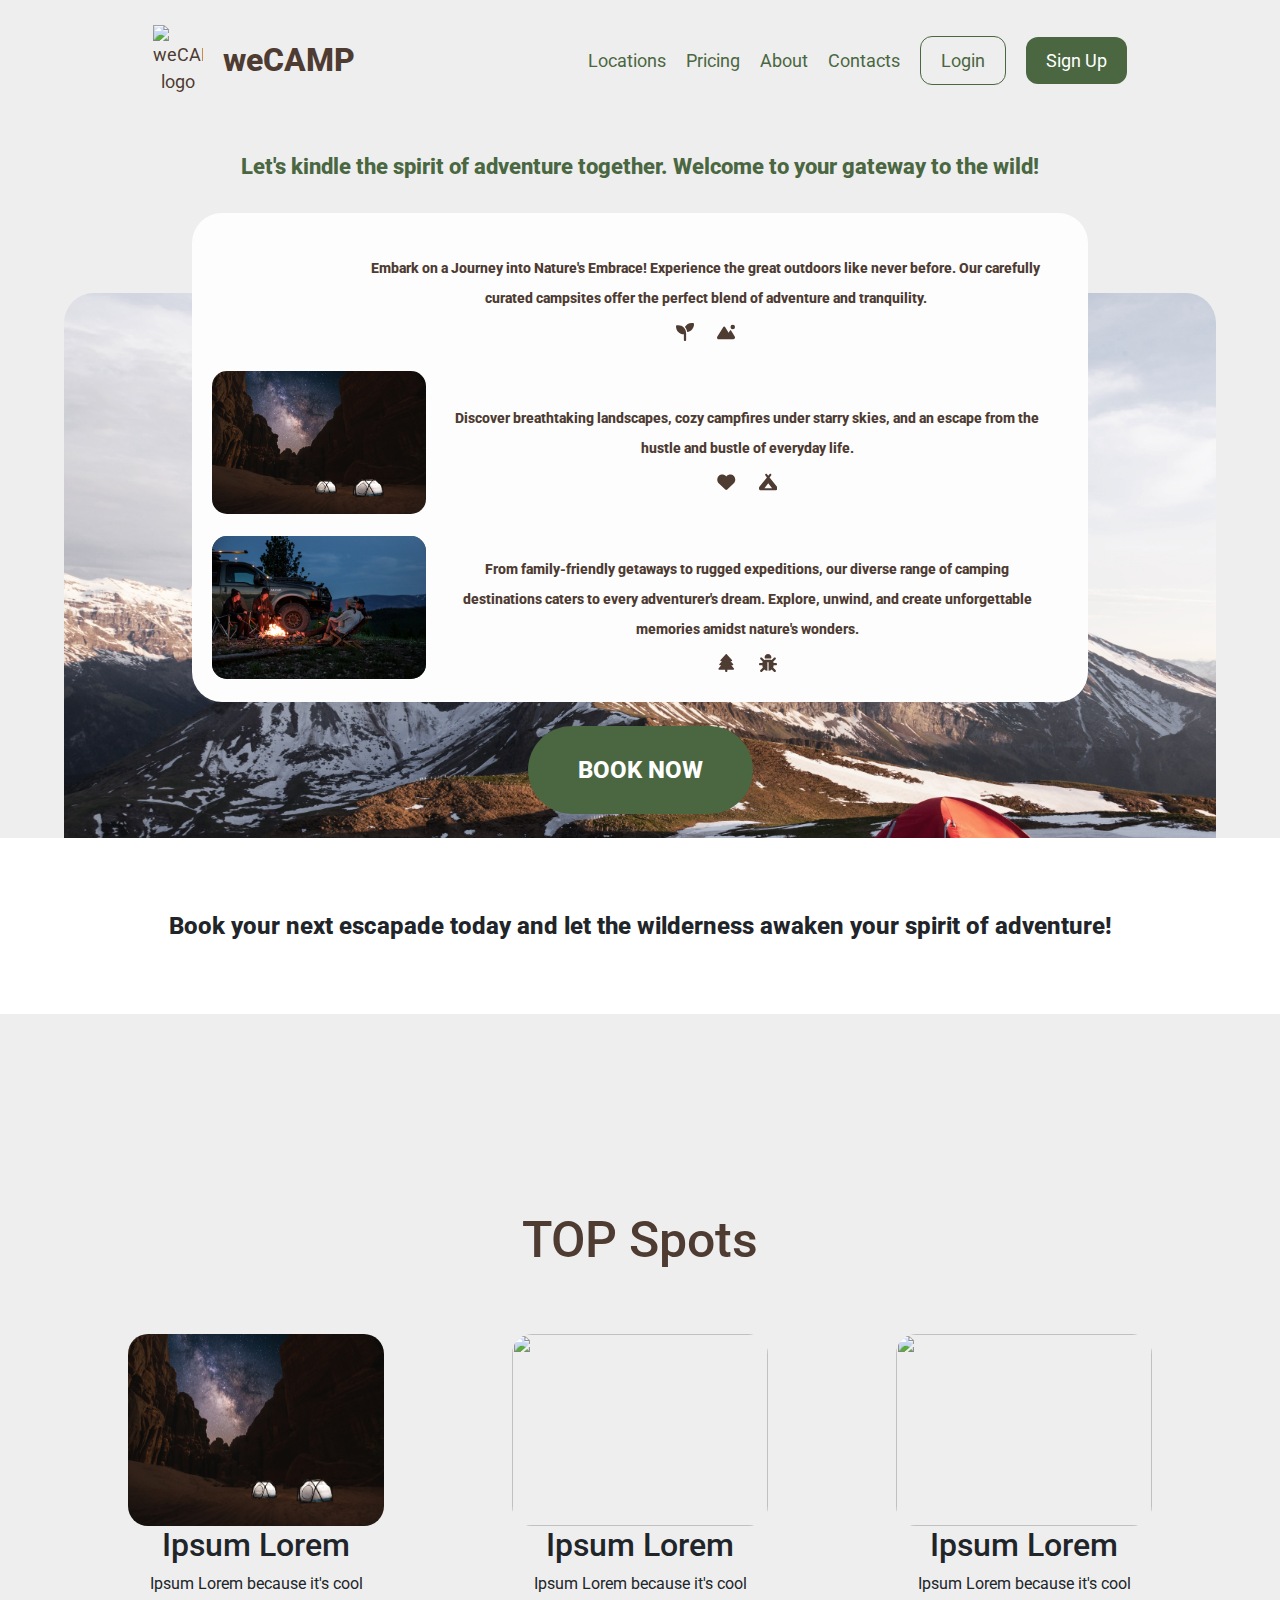
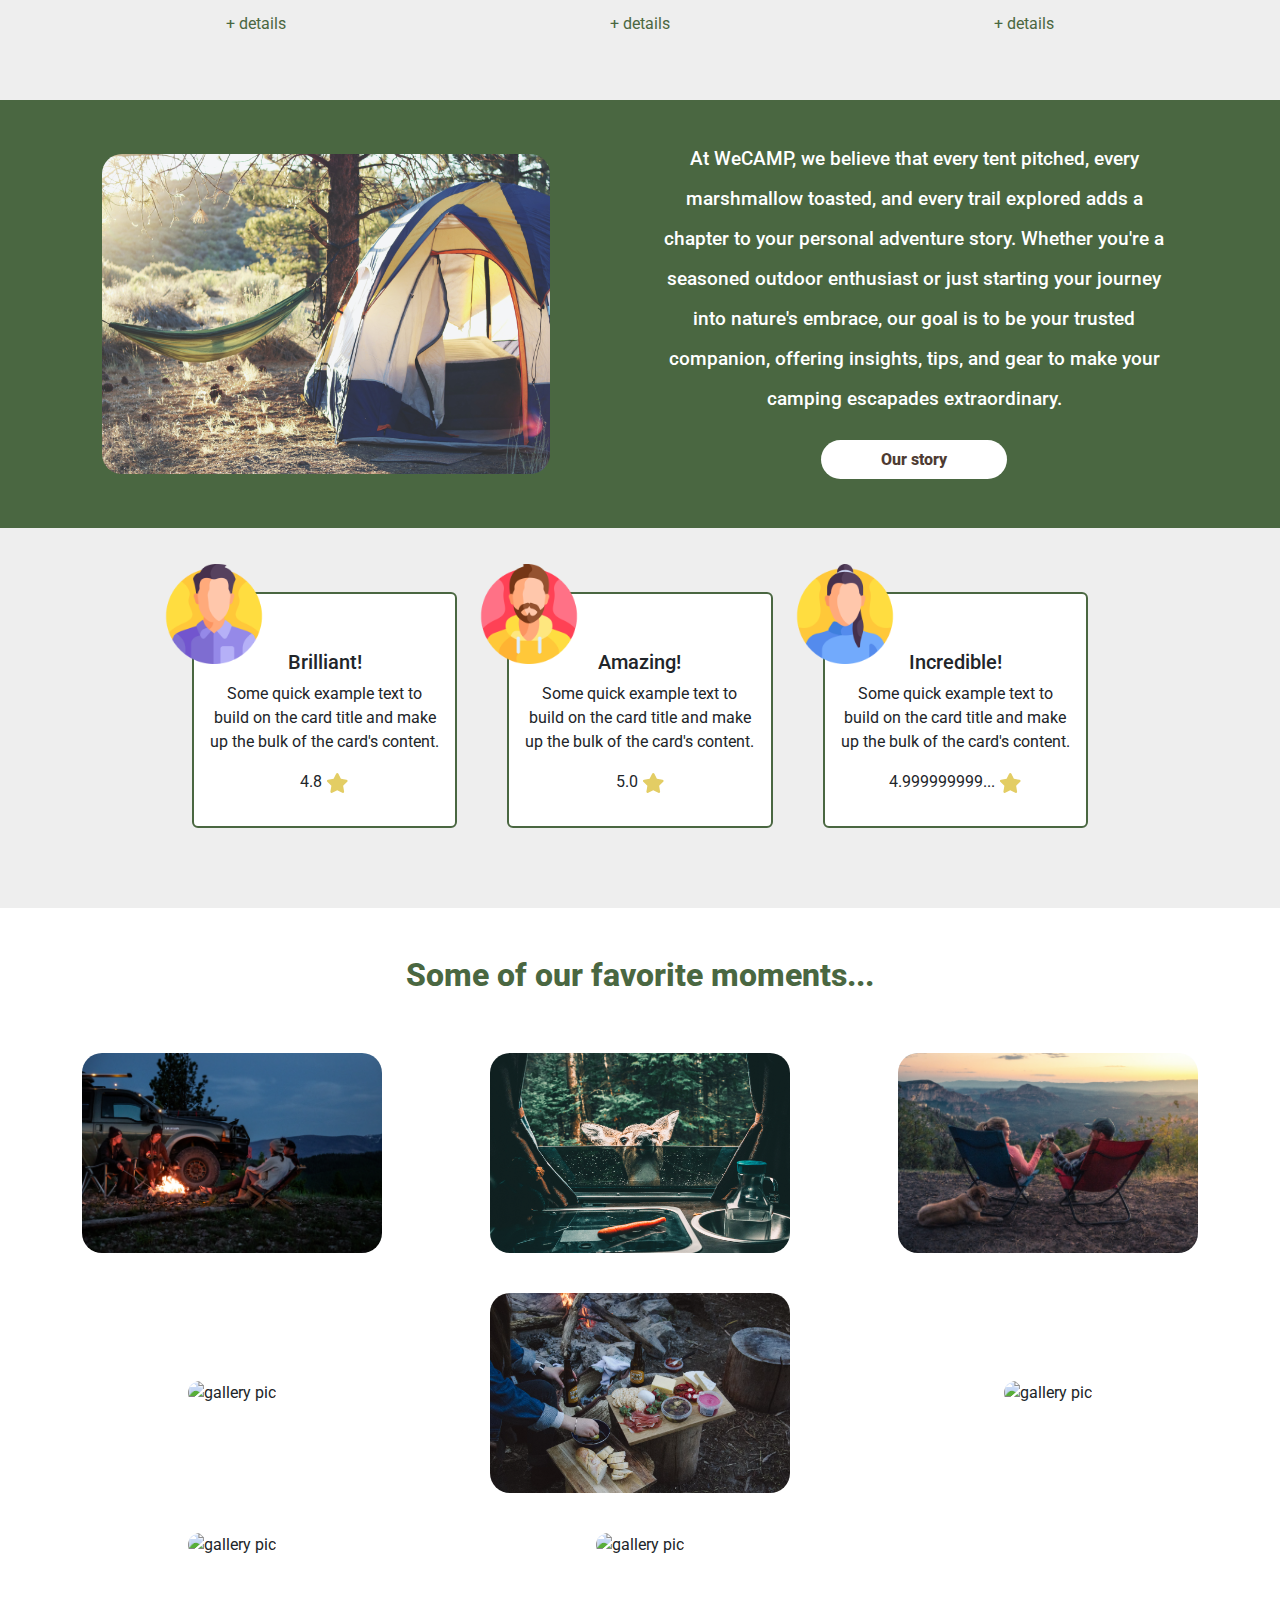
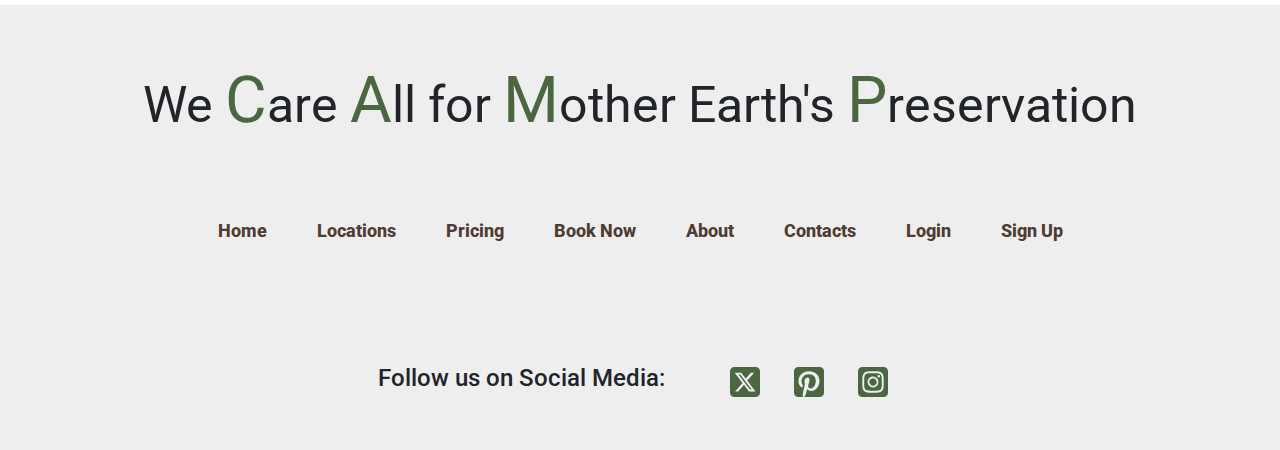
==== index.html @ 6fe04b47 "media queries" ====
<!DOCTYPE html>
<html lang="en">
<head>
    <meta charset="UTF-8">
    <meta name="viewport" content="width=device-width, initial-scale=1.0">
    <title>weCAMP</title>
    <style>
        @import url('https://fonts.googleapis.com/css2?family=Roboto:wght@300&display=swap');
    </style>
    <link href="https://cdn.jsdelivr.net/npm/bootstrap@5.3.0/dist/css/bootstrap.min.css" rel="stylesheet">
    <!-- <script src="https://cdn.jsdelivr.net/npm/@popperjs/core@2.11.6/dist/umd/popper.min.js"></script> -->
    <script src="https://cdn.jsdelivr.net/npm/bootstrap@5.3.0/dist/js/bootstrap.bundle.min.js"></script>
    <link rel="stylesheet" href="./style.css">
</head>
<body>

    <!-- NAVBAR -->
    <header class="header">
        <div class="header-wrapper">
            <img class="header-logo" src="" alt="weCAMP logo">
            <a class="header-title" href="./index.html">weCAMP</a>
        </div>
        <nav class="header-navbar">
            <a class="navbar-link" href="./pages/locations.html">Locations</a>
            <a class="navbar-link" href="./pages/pricing.html">Pricing</a>
            <a class="navbar-link" href="./pages/about.html">About</a>
            <a class="navbar-link" href="./pages/contacts.html">Contacts</a>
            <a class="navbar-link login" href="./pages/login.html">Login</a>
            <a class="navbar-link signup" href="./pages/sign-up.html">Sign Up</a>
        </nav>
    </header>

    <!-- PHONE NAVBAR -->
    <div class="phone">
        <div class="phone-container">
            <div class="top-nav">
                <a href="./index.html" class="logo">weCAMP</a>
                <div id="phone-links">
                    <a href="./pages/book.html">Book Now</a>
                    <a href="./pages/locations.html">Locations</a>
                    <a href="./pages/pricing.html">Pricing</a>
                    <a href="./pages/about.html">About</a>
                    <a href="./pages/contacts.html">Contacts</a>
                    <a href="./pages/login.html">Login</a>
                    <a href="./pages/sign-up.html">Sign Up</a>
                </div>
                <a href="javascript:;" class="icon" onclick="phone_navbar()">
                    <svg xmlns="http://www.w3.org/2000/svg" height="20" width="17.5" viewBox="0 0 448 512"><!--!Font Awesome Free 6.5.1 by @fontawesome - https://fontawesome.com License - https://fontawesome.com/license/free Copyright 2024 Fonticons, Inc.--><path d="M0 96C0 78.3 14.3 64 32 64H416c17.7 0 32 14.3 32 32s-14.3 32-32 32H32C14.3 128 0 113.7 0 96zM0 256c0-17.7 14.3-32 32-32H416c17.7 0 32 14.3 32 32s-14.3 32-32 32H32c-17.7 0-32-14.3-32-32zM448 416c0 17.7-14.3 32-32 32H32c-17.7 0-32-14.3-32-32s14.3-32 32-32H416c17.7 0 32 14.3 32 32z"/></svg>
                    <!-- <i class="fafa-bars"></i> -->
                </a>
            </div>
        </div>
    </div>


    <!-- MAIN -->
    <section class="main">
        <p class="main-p">Let's kindle the spirit of adventure together. Welcome to your gateway to the wild!</p>
        <div class="main-wrapper">
            <img class="main-image" src="./assets/dino-reichmuth-pl1mhwMctJc-unsplash.jpg" alt="">
        </div>

        <div class="main-book-now">
            <div class="main-book-card">
                <img class="main-book-img" src="./assets/jimmy-conover-J_XuXX9m0KM-unsplash.jpg" alt="">
                <p class="main-book-text">    
                    Embark on a Journey into Nature's Embrace! Experience the great outdoors like never before. Our carefully curated campsites offer the perfect blend of adventure and tranquility. 
                    <br>
                    <svg xmlns="http://www.w3.org/2000/svg" height="18" width="18" viewBox="0 0 512 512"><!--!Font Awesome Free 6.5.1 by @fontawesome - https://fontawesome.com License - https://fontawesome.com/license/free Copyright 2023 Fonticons, Inc.--><path fill="#4e3b32" d="M512 32c0 113.6-84.6 207.5-194.2 222c-7.1-53.4-30.6-101.6-65.3-139.3C290.8 46.3 364 0 448 0h32c17.7 0 32 14.3 32 32zM0 96C0 78.3 14.3 64 32 64H64c123.7 0 224 100.3 224 224v32V480c0 17.7-14.3 32-32 32s-32-14.3-32-32V320C100.3 320 0 219.7 0 96z"/></svg>
                    <svg xmlns="http://www.w3.org/2000/svg" height="18" width="18" viewBox="0 0 640 512"><!--!Font Awesome Free 6.5.1 by @fontawesome - https://fontawesome.com License - https://fontawesome.com/license/free Copyright 2023 Fonticons, Inc.--><path fill="#4e3b32" d="M560 160A80 80 0 1 0 560 0a80 80 0 1 0 0 160zM55.9 512H381.1h75H578.9c33.8 0 61.1-27.4 61.1-61.1c0-11.2-3.1-22.2-8.9-31.8l-132-216.3C495 196.1 487.8 192 480 192s-15 4.1-19.1 10.7l-48.2 79L286.8 81c-6.6-10.6-18.3-17-30.8-17s-24.1 6.4-30.8 17L8.6 426.4C3 435.3 0 445.6 0 456.1C0 487 25 512 55.9 512z"/></svg>
                </p>
            </div>
            <div class="main-book-card">
                <img class="main-book-img" src="./assets/neom-yUcH008GS6A-unsplash.jpg" alt="">
                <p class="main-book-text">    
                    Discover breathtaking landscapes, cozy campfires under starry skies, and an escape from the hustle and bustle of everyday life.
                    <br>
                    <svg xmlns="http://www.w3.org/2000/svg" height="18" width="18.5" viewBox="0 0 512 512"><!--!Font Awesome Free 6.5.1 by @fontawesome - https://fontawesome.com License - https://fontawesome.com/license/free Copyright 2023 Fonticons, Inc.--><path fill="#4e3b32" d="M47.6 300.4L228.3 469.1c7.5 7 17.4 10.9 27.7 10.9s20.2-3.9 27.7-10.9L464.4 300.4c30.4-28.3 47.6-68 47.6-109.5v-5.8c0-69.9-50.5-129.5-119.4-141C347 36.5 300.6 51.4 268 84L256 96 244 84c-32.6-32.6-79-47.5-124.6-39.9C50.5 55.6 0 115.2 0 185.1v5.8c0 41.5 17.2 81.2 47.6 109.5z"/></svg>
                    <svg xmlns="http://www.w3.org/2000/svg" height="18" width="18.5" viewBox="0 0 576 512"><!--!Font Awesome Free 6.5.1 by @fontawesome - https://fontawesome.com License - https://fontawesome.com/license/free Copyright 2023 Fonticons, Inc.--><path fill="#4e3b32" d="M377 52c11-13.8 8.8-33.9-5-45s-33.9-8.8-45 5L288 60.8 249 12c-11-13.8-31.2-16-45-5s-16 31.2-5 45l48 60L12.3 405.4C4.3 415.4 0 427.7 0 440.4V464c0 26.5 21.5 48 48 48H288 528c26.5 0 48-21.5 48-48V440.4c0-12.7-4.3-25.1-12.3-35L329 112l48-60zM288 448H168.5L288 291.7 407.5 448H288z"/></svg>
                </p>
                </div>
            <div class="main-book-card">
                <img class="main-book-img" src="./assets/gallery/1.png" alt="">
                <p class="main-book-text">    
                    From family-friendly getaways to rugged expeditions, our diverse range of camping destinations caters to every adventurer's dream. Explore, unwind, and create unforgettable memories amidst nature's wonders.
                <br>
                <svg xmlns="http://www.w3.org/2000/svg" height="18" width="18.5" viewBox="0 0 448 512"><!--!Font Awesome Free 6.5.1 by @fontawesome - https://fontawesome.com License - https://fontawesome.com/license/free Copyright 2023 Fonticons, Inc.--><path fill="#4e3b32" d="M210.6 5.9L62 169.4c-3.9 4.2-6 9.8-6 15.5C56 197.7 66.3 208 79.1 208H104L30.6 281.4c-4.2 4.2-6.6 10-6.6 16C24 309.9 34.1 320 46.6 320H80L5.4 409.5C1.9 413.7 0 419 0 424.5c0 13 10.5 23.5 23.5 23.5H192v32c0 17.7 14.3 32 32 32s32-14.3 32-32V448H424.5c13 0 23.5-10.5 23.5-23.5c0-5.5-1.9-10.8-5.4-15L368 320h33.4c12.5 0 22.6-10.1 22.6-22.6c0-6-2.4-11.8-6.6-16L344 208h24.9c12.7 0 23.1-10.3 23.1-23.1c0-5.7-2.1-11.3-6-15.5L237.4 5.9C234 2.1 229.1 0 224 0s-10 2.1-13.4 5.9z"/></svg>
                <svg xmlns="http://www.w3.org/2000/svg" height="18" width="18" viewBox="0 0 512 512"><!--!Font Awesome Free 6.5.1 by @fontawesome - https://fontawesome.com License - https://fontawesome.com/license/free Copyright 2023 Fonticons, Inc.--><path fill="#4e3b32" d="M256 0c53 0 96 43 96 96v3.6c0 15.7-12.7 28.4-28.4 28.4H188.4c-15.7 0-28.4-12.7-28.4-28.4V96c0-53 43-96 96-96zM41.4 105.4c12.5-12.5 32.8-12.5 45.3 0l64 64c.7 .7 1.3 1.4 1.9 2.1c14.2-7.3 30.4-11.4 47.5-11.4H312c17.1 0 33.2 4.1 47.5 11.4c.6-.7 1.2-1.4 1.9-2.1l64-64c12.5-12.5 32.8-12.5 45.3 0s12.5 32.8 0 45.3l-64 64c-.7 .7-1.4 1.3-2.1 1.9c6.2 12 10.1 25.3 11.1 39.5H480c17.7 0 32 14.3 32 32s-14.3 32-32 32H416c0 24.6-5.5 47.8-15.4 68.6c2.2 1.3 4.2 2.9 6 4.8l64 64c12.5 12.5 12.5 32.8 0 45.3s-32.8 12.5-45.3 0l-63.1-63.1c-24.5 21.8-55.8 36.2-90.3 39.6V240c0-8.8-7.2-16-16-16s-16 7.2-16 16V479.2c-34.5-3.4-65.8-17.8-90.3-39.6L86.6 502.6c-12.5 12.5-32.8 12.5-45.3 0s-12.5-32.8 0-45.3l64-64c1.9-1.9 3.9-3.4 6-4.8C101.5 367.8 96 344.6 96 320H32c-17.7 0-32-14.3-32-32s14.3-32 32-32H96.3c1.1-14.1 5-27.5 11.1-39.5c-.7-.6-1.4-1.2-2.1-1.9l-64-64c-12.5-12.5-12.5-32.8 0-45.3z"/></svg>
            </p>
            </div>
         </div>
         
         <div class="main-link-wrapper">
            <a class="main-link-book" href="./pages/book.html">BOOK NOW</a>
            <p class="main-link-paragraph">
                Book your next escapade today and let the wilderness awaken your spirit of adventure! 
            </p>
        </div>
    </section>

    <!-- TOP SPOTS -->
    <section class="top-spots">
        <h2 class="top-spots-title">TOP Spots</h2>
        <div class="top-spots-wrapper">
            <div class="top-card">
                <img class="top-spot-img" src="./assets/neom-yUcH008GS6A-unsplash.jpg" alt="top-location">
                <h2 class="top-spot-title">Ipsum Lorem</h2>
                <p class="top-parag">Ipsum Lorem because it's cool</p>
                <a class="top-more-details" href="">+ details</a>
            </div>
            <div class="top-card">
                <img class="top-spot-img" src="./assets/dino-reichmuth-5Rhl-kSRydQ-unsplash.jpg" alt="">
                <h2 class="top-spot-title">Ipsum Lorem</h2>
                <p class="top-parag">Ipsum Lorem because it's cool</p>
                <a class="top-more-details" href="">+ details</a>
            </div>
            <div class="top-card">
                <img class="top-spot-img" src="./assets/tommy-lisbin-2DH-qMX6M4E-unsplash.jpg" alt="">
                <h2 class="top-spot-title">Ipsum Lorem</h2>
                <p class="top-parag">Ipsum Lorem because it's cool</p>
                <a class="top-more-details" href="">+ details</a>
            </div>
        </div>
    </section>

    <!-- ABOUT SECTION ON HOMEPAGE -->
    <section class="homepage-about">
        <img class="about-img" src="./assets/laura-pluth-RMicIhNOOIg-unsplash.jpg" alt="">
        <div class="homepage-about-text">
            <img src="" alt="">
            <p class="homepage-about-p">At WeCAMP, we believe that every tent pitched, every marshmallow toasted, and every trail explored adds a chapter to your personal adventure story. Whether you're a seasoned outdoor enthusiast or just starting your journey into nature's embrace, our goal is to be your trusted companion, offering insights, tips, and gear to make your camping escapades extraordinary.</p>
        <a class="btn-our-story" href="">Our story</a>
        </div>
    </section>

    <!-- REVIEWS -->
    <section class="reviews">
        <!-- Bootstrap cards -->
        <div class="card" style="width: 18rem;">
            <img src="./assets/man.png" class="card-img-top" alt="...">
            <div class="card-body">
              <h5 class="card-title">Brilliant!</h5>
              <p class="card-text">Some quick example text to build on the card title and make up the bulk of the card's content.</p>
              <p>
                4.8
                <svg xmlns="http://www.w3.org/2000/svg" height="20" width="22.5" viewBox="0 0 576 512"><!--!Font Awesome Free 6.5.1 by @fontawesome - https://fontawesome.com License - https://fontawesome.com/license/free Copyright 2023 Fonticons, Inc.--><path fill="#e3cd64" d="M316.9 18C311.6 7 300.4 0 288.1 0s-23.4 7-28.8 18L195 150.3 51.4 171.5c-12 1.8-22 10.2-25.7 21.7s-.7 24.2 7.9 32.7L137.8 329 113.2 474.7c-2 12 3 24.2 12.9 31.3s23 8 33.8 2.3l128.3-68.5 128.3 68.5c10.8 5.7 23.9 4.9 33.8-2.3s14.9-19.3 12.9-31.3L438.5 329 542.7 225.9c8.6-8.5 11.7-21.2 7.9-32.7s-13.7-19.9-25.7-21.7L381.2 150.3 316.9 18z"/></svg>
              </p>
            </div>
        </div>
        <div class="card" style="width: 18rem;">
            <img src="./assets/another_man.png" class="card-img-top" alt="...">
            <div class="card-body">
              <h5 class="card-title">Amazing!</h5>
              <p class="card-text">Some quick example text to build on the card title and make up the bulk of the card's content.</p>
              <p>
                5.0
                <svg xmlns="http://www.w3.org/2000/svg" height="20" width="22.5" viewBox="0 0 576 512"><!--!Font Awesome Free 6.5.1 by @fontawesome - https://fontawesome.com License - https://fontawesome.com/license/free Copyright 2023 Fonticons, Inc.--><path fill="#e3cd64" d="M316.9 18C311.6 7 300.4 0 288.1 0s-23.4 7-28.8 18L195 150.3 51.4 171.5c-12 1.8-22 10.2-25.7 21.7s-.7 24.2 7.9 32.7L137.8 329 113.2 474.7c-2 12 3 24.2 12.9 31.3s23 8 33.8 2.3l128.3-68.5 128.3 68.5c10.8 5.7 23.9 4.9 33.8-2.3s14.9-19.3 12.9-31.3L438.5 329 542.7 225.9c8.6-8.5 11.7-21.2 7.9-32.7s-13.7-19.9-25.7-21.7L381.2 150.3 316.9 18z"/></svg>
              </p>
            </div>
        </div>
        <div class="card" style="width: 18rem;">
            <img src="./assets/woman.png" class="card-img-top" alt="...">
            <div class="card-body">
              <h5 class="card-title">Incredible!</h5>
              <p class="card-text">Some quick example text to build on the card title and make up the bulk of the card's content.</p>
              <p>
                4.999999999...
                <svg xmlns="http://www.w3.org/2000/svg" height="20" width="22.5" viewBox="0 0 576 512"><!--!Font Awesome Free 6.5.1 by @fontawesome - https://fontawesome.com License - https://fontawesome.com/license/free Copyright 2023 Fonticons, Inc.--><path fill="#e3cd64" d="M316.9 18C311.6 7 300.4 0 288.1 0s-23.4 7-28.8 18L195 150.3 51.4 171.5c-12 1.8-22 10.2-25.7 21.7s-.7 24.2 7.9 32.7L137.8 329 113.2 474.7c-2 12 3 24.2 12.9 31.3s23 8 33.8 2.3l128.3-68.5 128.3 68.5c10.8 5.7 23.9 4.9 33.8-2.3s14.9-19.3 12.9-31.3L438.5 329 542.7 225.9c8.6-8.5 11.7-21.2 7.9-32.7s-13.7-19.9-25.7-21.7L381.2 150.3 316.9 18z"/></svg>
              </p>
            </div>
        </div>
    </section>

    <!-- GALLERY -->
    <section class="gallery">
        <h2 class="gallery-title">Some of our favorite moments...</h2>
        <div class="gallery-wrapper">
            <div class="gallery-card">
                <img class="gallery-card-img" src="./assets/gallery/1.png" alt="gallery pic">
            </div>           
            <div class="gallery-card">
                <img class="gallery-card-img" src="./assets/gallery/2.png" alt="gallery pic">
            </div>           
            <div class="gallery-card">
                <img class="gallery-card-img" src="./assets/gallery/3.png" alt="gallery pic">
            </div>           
            <div class="gallery-card">
                <img class="gallery-card-img" src="./assets/gallery/4.png" alt="gallery pic">
            </div>           
            <div class="gallery-card">
                <img class="gallery-card-img" src="./assets/gallery/5.png" alt="gallery pic">
            </div>           
            <div class="gallery-card">
                <img class="gallery-card-img" src="./assets/gallery/6.png" alt="gallery pic">
            </div>           
            <div class="gallery-card">
                <img class="gallery-card-img" src="./assets/gallery/7.png" alt="gallery pic">
            </div>           
            <div class="gallery-card">
                <img class="gallery-card-img" src="./assets/gallery/8.png" alt="gallery pic">
            </div>           
        </div>
    </section>

    <!-- SLOGAN -->
    <div class="slogan">
        <p class="styled-letters">
          We 
          <span>C</span>are 
          <span>A</span>ll for 
          <span>M</span>other Earth's 
          <span>P</span>reservation
        </p>
    </div>

    <!-- FOOTER -->
    <footer>
        <nav class="footer-nav">
            <a class="footer-nav-link" href="./index.html">Home</a>
            <a class="footer-nav-link" href="./pages/locations.html">Locations</a>
            <a class="footer-nav-link" href="./pages/pricing.html">Pricing</a>
            <a class="footer-nav-link" href="./pages/book.html">Book Now</a>
            <a class="footer-nav-link" href="./pages/about.html">About</a>
            <a class="footer-nav-link" href="./pages/contacts.html">Contacts</a>
            <a class="footer-nav-link" href="./pages/login.html">Login</a>
            <a class="footer-nav-link" href="./pages/sign-up.html">Sign Up</a>
        </nav>
        <div class="footer-social">
            <h4>Follow us on Social Media: </h4>
            <div class="footer-svg-wrapper">
                <a href="#">
                    <svg xmlns="http://www.w3.org/2000/svg" height="40" width="30" viewBox="0 0 448 512"><!--!Font Awesome Free 6.5.1 by @fontawesome - https://fontawesome.com License - https://fontawesome.com/license/free Copyright 2023 Fonticons, Inc.--><path fill="#4a6741" d="M64 32C28.7 32 0 60.7 0 96V416c0 35.3 28.7 64 64 64H384c35.3 0 64-28.7 64-64V96c0-35.3-28.7-64-64-64H64zm297.1 84L257.3 234.6 379.4 396H283.8L209 298.1 123.3 396H75.8l111-126.9L69.7 116h98l67.7 89.5L313.6 116h47.5zM323.3 367.6L153.4 142.9H125.1L296.9 367.6h26.3z"/></svg>
                </a>
                <a href="#">
                    <svg xmlns="http://www.w3.org/2000/svg" height="40" width="30" viewBox="0 0 448 512"><!--!Font Awesome Free 6.5.1 by @fontawesome - https://fontawesome.com License - https://fontawesome.com/license/free Copyright 2023 Fonticons, Inc.--><path fill="#4a6741" d="M384 32H64C28.7 32 0 60.7 0 96V416c0 35.3 28.7 64 64 64h72.6l-2.2-.8c-5.4-48.1-3.1-57.5 15.7-134.7c3.9-16 8.5-35 13.9-57.9c0 0-7.3-14.8-7.3-36.5c0-70.7 75.5-78 75.5-25c0 13.5-5.4 31.1-11.2 49.8c-3.3 10.6-6.6 21.5-9.1 32c-5.7 24.5 12.3 44.4 36.4 44.4c43.7 0 77.2-46 77.2-112.4c0-58.8-42.3-99.9-102.6-99.9C153 139 112 191.4 112 245.6c0 21.1 8.2 43.7 18.3 56c2 2.4 2.3 4.5 1.7 7c-1.1 4.7-3.1 12.9-4.7 19.2c-1 4-1.8 7.3-2.1 8.6c-1.1 4.5-3.5 5.5-8.2 3.3c-30.6-14.3-49.8-59.1-49.8-95.1C67.2 167.1 123.4 96 229.4 96c85.2 0 151.4 60.7 151.4 141.8c0 84.6-53.3 152.7-127.4 152.7c-24.9 0-48.3-12.9-56.3-28.2c0 0-12.3 46.9-15.3 58.4c-5 19.3-17.6 42.9-27.4 59.3H384c35.3 0 64-28.7 64-64V96c0-35.3-28.7-64-64-64z"/></svg>
                </a>
                <a href="#">
                    <svg xmlns="http://www.w3.org/2000/svg" height="40" width="30" viewBox="0 0 448 512"><!--!Font Awesome Free 6.5.1 by @fontawesome - https://fontawesome.com License - https://fontawesome.com/license/free Copyright 2023 Fonticons, Inc.--><path fill="#4a6741" d="M194.4 211.7a53.3 53.3 0 1 0 59.3 88.7 53.3 53.3 0 1 0 -59.3-88.7zm142.3-68.4c-5.2-5.2-11.5-9.3-18.4-12c-18.1-7.1-57.6-6.8-83.1-6.5c-4.1 0-7.9 .1-11.2 .1c-3.3 0-7.2 0-11.4-.1c-25.5-.3-64.8-.7-82.9 6.5c-6.9 2.7-13.1 6.8-18.4 12s-9.3 11.5-12 18.4c-7.1 18.1-6.7 57.7-6.5 83.2c0 4.1 .1 7.9 .1 11.1s0 7-.1 11.1c-.2 25.5-.6 65.1 6.5 83.2c2.7 6.9 6.8 13.1 12 18.4s11.5 9.3 18.4 12c18.1 7.1 57.6 6.8 83.1 6.5c4.1 0 7.9-.1 11.2-.1c3.3 0 7.2 0 11.4 .1c25.5 .3 64.8 .7 82.9-6.5c6.9-2.7 13.1-6.8 18.4-12s9.3-11.5 12-18.4c7.2-18 6.8-57.4 6.5-83c0-4.2-.1-8.1-.1-11.4s0-7.1 .1-11.4c.3-25.5 .7-64.9-6.5-83l0 0c-2.7-6.9-6.8-13.1-12-18.4zm-67.1 44.5A82 82 0 1 1 178.4 324.2a82 82 0 1 1 91.1-136.4zm29.2-1.3c-3.1-2.1-5.6-5.1-7.1-8.6s-1.8-7.3-1.1-11.1s2.6-7.1 5.2-9.8s6.1-4.5 9.8-5.2s7.6-.4 11.1 1.1s6.5 3.9 8.6 7s3.2 6.8 3.2 10.6c0 2.5-.5 5-1.4 7.3s-2.4 4.4-4.1 6.2s-3.9 3.2-6.2 4.2s-4.8 1.5-7.3 1.5l0 0c-3.8 0-7.5-1.1-10.6-3.2zM448 96c0-35.3-28.7-64-64-64H64C28.7 32 0 60.7 0 96V416c0 35.3 28.7 64 64 64H384c35.3 0 64-28.7 64-64V96zM357 389c-18.7 18.7-41.4 24.6-67 25.9c-26.4 1.5-105.6 1.5-132 0c-25.6-1.3-48.3-7.2-67-25.9s-24.6-41.4-25.8-67c-1.5-26.4-1.5-105.6 0-132c1.3-25.6 7.1-48.3 25.8-67s41.5-24.6 67-25.8c26.4-1.5 105.6-1.5 132 0c25.6 1.3 48.3 7.1 67 25.8s24.6 41.4 25.8 67c1.5 26.3 1.5 105.4 0 131.9c-1.3 25.6-7.1 48.3-25.8 67z"/></svg>
                </a>
            </div>
        </div>
    </footer>

    <script src="./java.script/phone-navbar.js"></script>
</body>
</html>
---- style.css ----
/* INDEX */
@import url(./styles/index.css);

/* PAGES */
@import url(./styles/about.css);
@import url(./styles/book.css);
@import url(./styles/contacts.css);
@import url(./styles/locations.css);
@import url(./styles/login.css);
@import url(./styles/pricing.css);
@import url(./styles/sign-up.css);
@import url(./styles/location.css);
@import url(./styles/location.css);

/* COMPONENTS */
@import url(./styles/components/header.css);
@import url(./styles/components/slogan.css);
@import url(./styles/components/footer.css);


:root {
    --color-green:#4A6741;
    --color-brown: #4e3b32;
}

body {
    background-color: #eee;
    text-align: center;
    font-family: 'Roboto', sans-serif;
    margin: none;
    padding: 0px;
}

a {
    text-decoration: none;
}
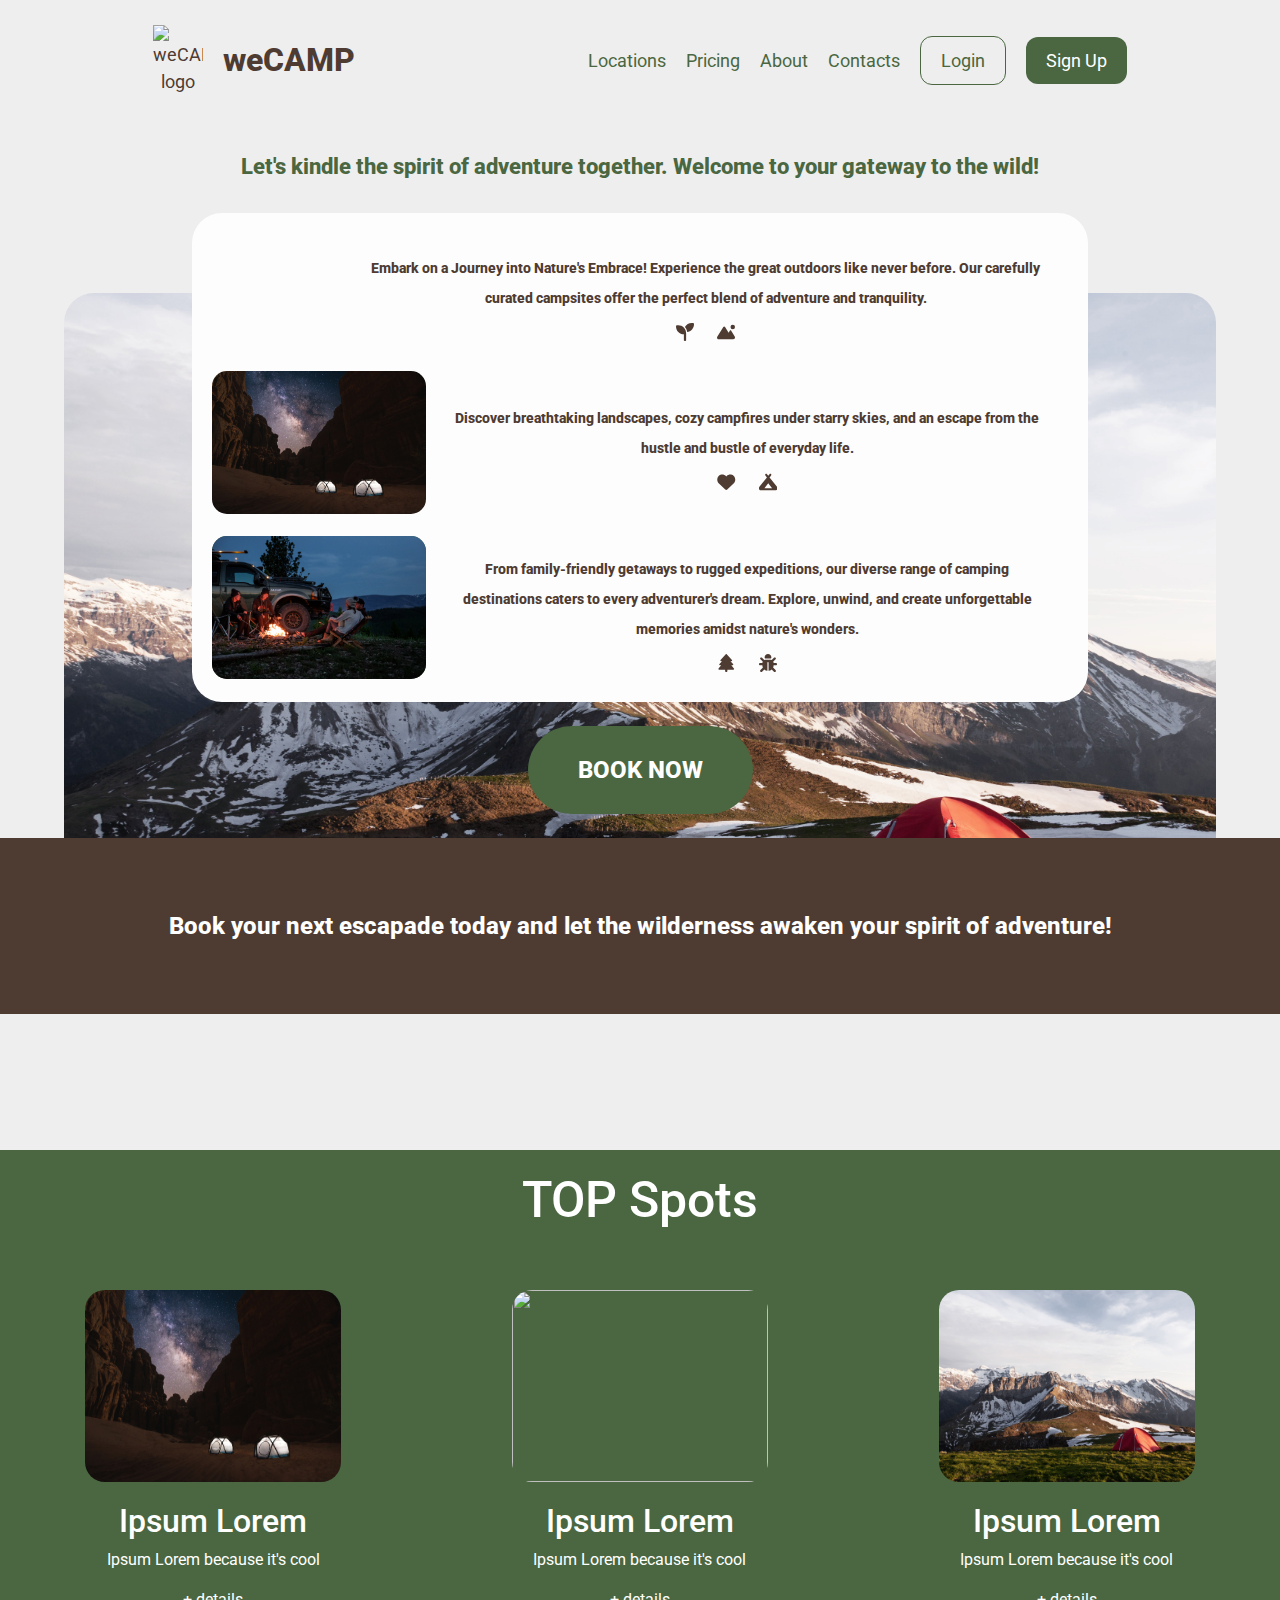
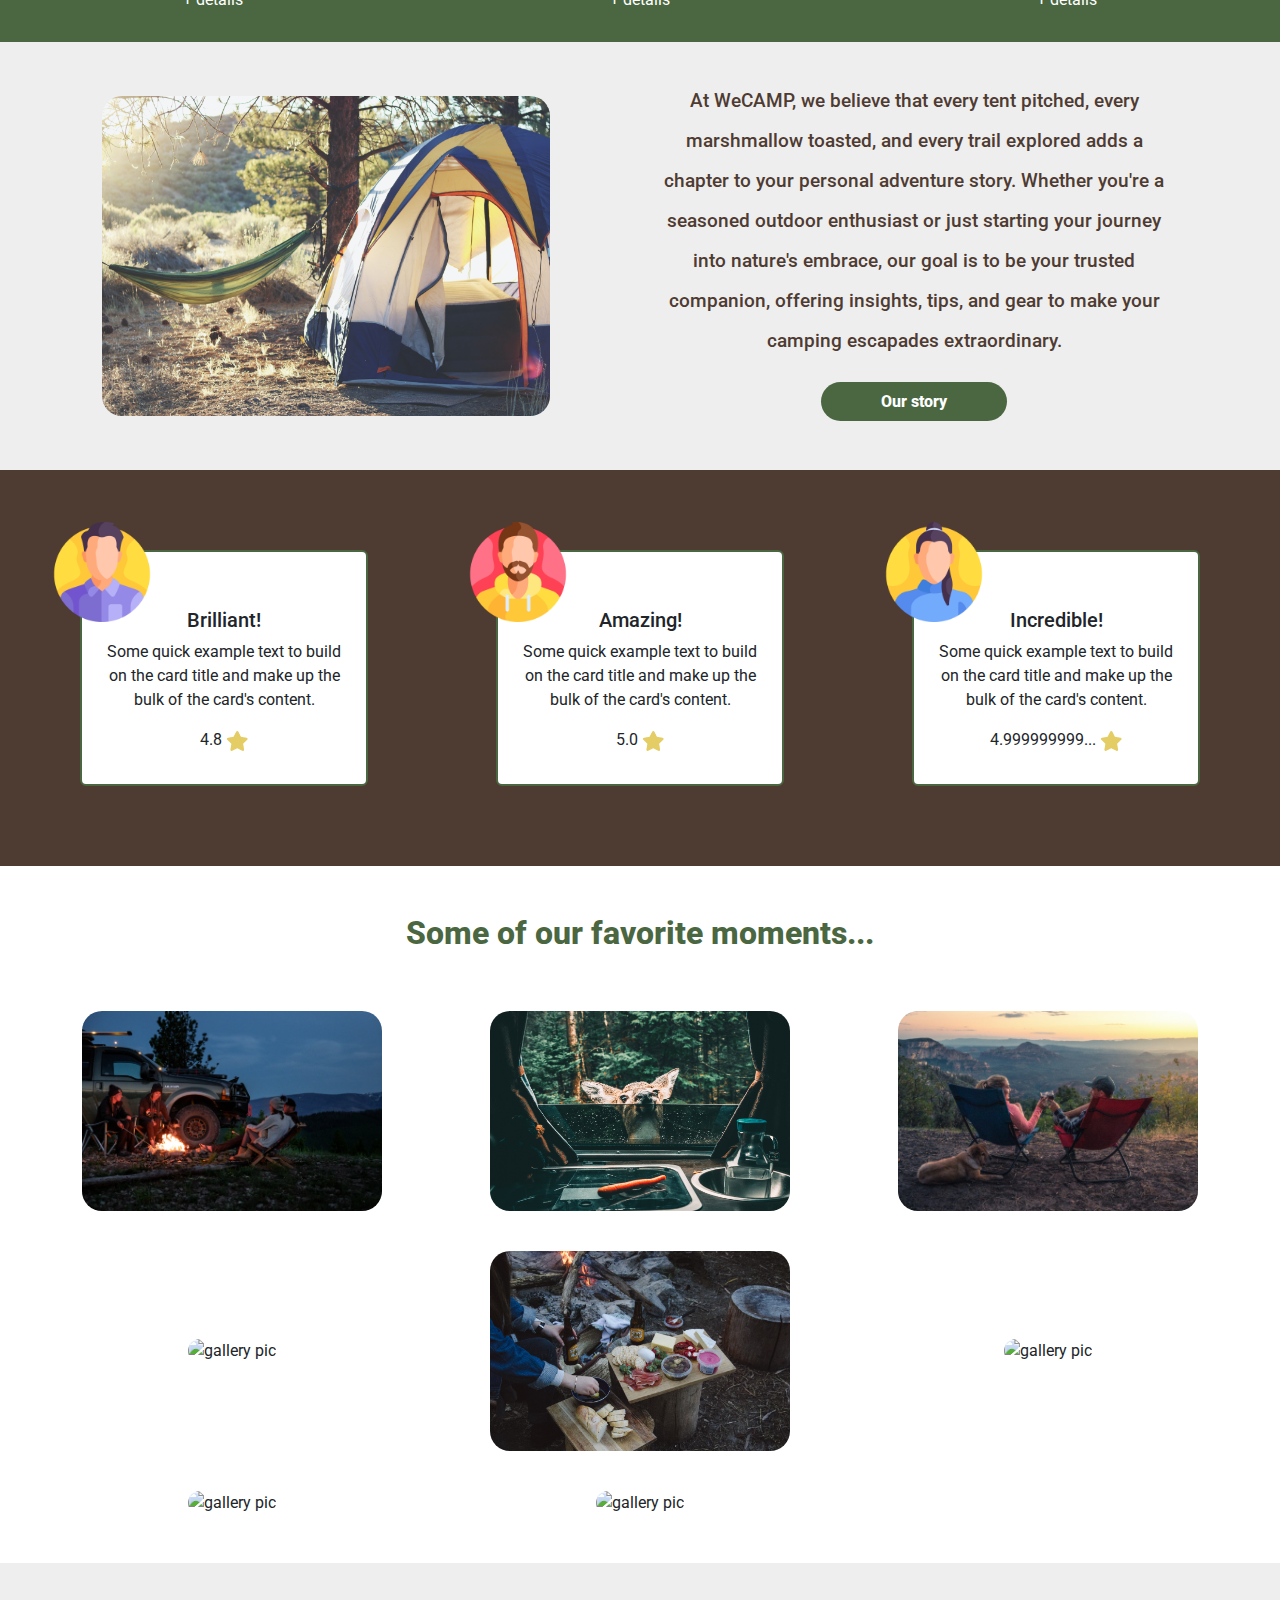
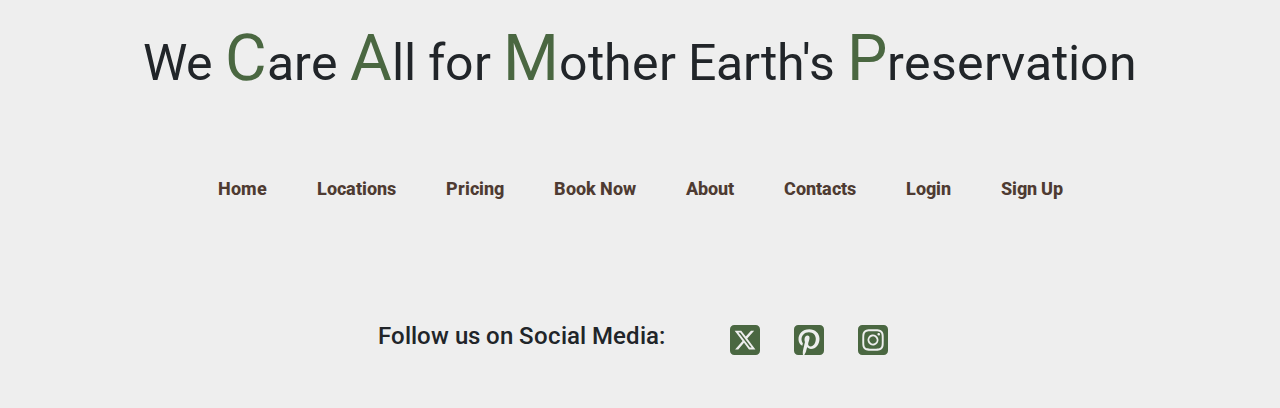
==== commit 22dbf2af: "last changes (part1)" ====
--- a/index.html
+++ b/index.html
@@ -8,7 +8,7 @@
         @import url('https://fonts.googleapis.com/css2?family=Roboto:wght@300&display=swap');
     </style>
     <link href="https://cdn.jsdelivr.net/npm/bootstrap@5.3.0/dist/css/bootstrap.min.css" rel="stylesheet">
-    <!-- <script src="https://cdn.jsdelivr.net/npm/@popperjs/core@2.11.6/dist/umd/popper.min.js"></script> -->
+    
     <script src="https://cdn.jsdelivr.net/npm/bootstrap@5.3.0/dist/js/bootstrap.bundle.min.js"></script>
     <link rel="stylesheet" href="./style.css">
 </head>
@@ -17,7 +17,7 @@
     <!-- NAVBAR -->
     <header class="header">
         <div class="header-wrapper">
-            <img class="header-logo" src="" alt="weCAMP logo">
+            <img class="header-logo" src="#" alt="weCAMP logo">
             <a class="header-title" href="./index.html">weCAMP</a>
         </div>
         <nav class="header-navbar">
@@ -45,8 +45,7 @@
                     <a href="./pages/sign-up.html">Sign Up</a>
                 </div>
                 <a href="javascript:;" class="icon" onclick="phone_navbar()">
-                    <svg xmlns="http://www.w3.org/2000/svg" height="20" width="17.5" viewBox="0 0 448 512"><!--!Font Awesome Free 6.5.1 by @fontawesome - https://fontawesome.com License - https://fontawesome.com/license/free Copyright 2024 Fonticons, Inc.--><path d="M0 96C0 78.3 14.3 64 32 64H416c17.7 0 32 14.3 32 32s-14.3 32-32 32H32C14.3 128 0 113.7 0 96zM0 256c0-17.7 14.3-32 32-32H416c17.7 0 32 14.3 32 32s-14.3 32-32 32H32c-17.7 0-32-14.3-32-32zM448 416c0 17.7-14.3 32-32 32H32c-17.7 0-32-14.3-32-32s14.3-32 32-32H416c17.7 0 32 14.3 32 32z"/></svg>
-                    <!-- <i class="fafa-bars"></i> -->
+                    <svg xmlns="http://www.w3.org/2000/svg" height="20" width="17.5" viewBox="0 0 448 512"><path d="M0 96C0 78.3 14.3 64 32 64H416c17.7 0 32 14.3 32 32s-14.3 32-32 32H32C14.3 128 0 113.7 0 96zM0 256c0-17.7 14.3-32 32-32H416c17.7 0 32 14.3 32 32s-14.3 32-32 32H32c-17.7 0-32-14.3-32-32zM448 416c0 17.7-14.3 32-32 32H32c-17.7 0-32-14.3-32-32s14.3-32 32-32H416c17.7 0 32 14.3 32 32z"/></svg>
                 </a>
             </div>
         </div>
@@ -66,8 +65,8 @@
                 <p class="main-book-text">    
                     Embark on a Journey into Nature's Embrace! Experience the great outdoors like never before. Our carefully curated campsites offer the perfect blend of adventure and tranquility. 
                     <br>
-                    <svg xmlns="http://www.w3.org/2000/svg" height="18" width="18" viewBox="0 0 512 512"><!--!Font Awesome Free 6.5.1 by @fontawesome - https://fontawesome.com License - https://fontawesome.com/license/free Copyright 2023 Fonticons, Inc.--><path fill="#4e3b32" d="M512 32c0 113.6-84.6 207.5-194.2 222c-7.1-53.4-30.6-101.6-65.3-139.3C290.8 46.3 364 0 448 0h32c17.7 0 32 14.3 32 32zM0 96C0 78.3 14.3 64 32 64H64c123.7 0 224 100.3 224 224v32V480c0 17.7-14.3 32-32 32s-32-14.3-32-32V320C100.3 320 0 219.7 0 96z"/></svg>
-                    <svg xmlns="http://www.w3.org/2000/svg" height="18" width="18" viewBox="0 0 640 512"><!--!Font Awesome Free 6.5.1 by @fontawesome - https://fontawesome.com License - https://fontawesome.com/license/free Copyright 2023 Fonticons, Inc.--><path fill="#4e3b32" d="M560 160A80 80 0 1 0 560 0a80 80 0 1 0 0 160zM55.9 512H381.1h75H578.9c33.8 0 61.1-27.4 61.1-61.1c0-11.2-3.1-22.2-8.9-31.8l-132-216.3C495 196.1 487.8 192 480 192s-15 4.1-19.1 10.7l-48.2 79L286.8 81c-6.6-10.6-18.3-17-30.8-17s-24.1 6.4-30.8 17L8.6 426.4C3 435.3 0 445.6 0 456.1C0 487 25 512 55.9 512z"/></svg>
+                    <svg xmlns="http://www.w3.org/2000/svg" height="18" width="18" viewBox="0 0 512 512"><path fill="#4e3b32" d="M512 32c0 113.6-84.6 207.5-194.2 222c-7.1-53.4-30.6-101.6-65.3-139.3C290.8 46.3 364 0 448 0h32c17.7 0 32 14.3 32 32zM0 96C0 78.3 14.3 64 32 64H64c123.7 0 224 100.3 224 224v32V480c0 17.7-14.3 32-32 32s-32-14.3-32-32V320C100.3 320 0 219.7 0 96z"/></svg>
+                    <svg xmlns="http://www.w3.org/2000/svg" height="18" width="18" viewBox="0 0 640 512"><path fill="#4e3b32" d="M560 160A80 80 0 1 0 560 0a80 80 0 1 0 0 160zM55.9 512H381.1h75H578.9c33.8 0 61.1-27.4 61.1-61.1c0-11.2-3.1-22.2-8.9-31.8l-132-216.3C495 196.1 487.8 192 480 192s-15 4.1-19.1 10.7l-48.2 79L286.8 81c-6.6-10.6-18.3-17-30.8-17s-24.1 6.4-30.8 17L8.6 426.4C3 435.3 0 445.6 0 456.1C0 487 25 512 55.9 512z"/></svg>
                 </p>
             </div>
             <div class="main-book-card">
@@ -75,8 +74,8 @@
                 <p class="main-book-text">    
                     Discover breathtaking landscapes, cozy campfires under starry skies, and an escape from the hustle and bustle of everyday life.
                     <br>
-                    <svg xmlns="http://www.w3.org/2000/svg" height="18" width="18.5" viewBox="0 0 512 512"><!--!Font Awesome Free 6.5.1 by @fontawesome - https://fontawesome.com License - https://fontawesome.com/license/free Copyright 2023 Fonticons, Inc.--><path fill="#4e3b32" d="M47.6 300.4L228.3 469.1c7.5 7 17.4 10.9 27.7 10.9s20.2-3.9 27.7-10.9L464.4 300.4c30.4-28.3 47.6-68 47.6-109.5v-5.8c0-69.9-50.5-129.5-119.4-141C347 36.5 300.6 51.4 268 84L256 96 244 84c-32.6-32.6-79-47.5-124.6-39.9C50.5 55.6 0 115.2 0 185.1v5.8c0 41.5 17.2 81.2 47.6 109.5z"/></svg>
-                    <svg xmlns="http://www.w3.org/2000/svg" height="18" width="18.5" viewBox="0 0 576 512"><!--!Font Awesome Free 6.5.1 by @fontawesome - https://fontawesome.com License - https://fontawesome.com/license/free Copyright 2023 Fonticons, Inc.--><path fill="#4e3b32" d="M377 52c11-13.8 8.8-33.9-5-45s-33.9-8.8-45 5L288 60.8 249 12c-11-13.8-31.2-16-45-5s-16 31.2-5 45l48 60L12.3 405.4C4.3 415.4 0 427.7 0 440.4V464c0 26.5 21.5 48 48 48H288 528c26.5 0 48-21.5 48-48V440.4c0-12.7-4.3-25.1-12.3-35L329 112l48-60zM288 448H168.5L288 291.7 407.5 448H288z"/></svg>
+                    <svg xmlns="http://www.w3.org/2000/svg" height="18" width="18.5" viewBox="0 0 512 512"><path fill="#4e3b32" d="M47.6 300.4L228.3 469.1c7.5 7 17.4 10.9 27.7 10.9s20.2-3.9 27.7-10.9L464.4 300.4c30.4-28.3 47.6-68 47.6-109.5v-5.8c0-69.9-50.5-129.5-119.4-141C347 36.5 300.6 51.4 268 84L256 96 244 84c-32.6-32.6-79-47.5-124.6-39.9C50.5 55.6 0 115.2 0 185.1v5.8c0 41.5 17.2 81.2 47.6 109.5z"/></svg>
+                    <svg xmlns="http://www.w3.org/2000/svg" height="18" width="18.5" viewBox="0 0 576 512"><path fill="#4e3b32" d="M377 52c11-13.8 8.8-33.9-5-45s-33.9-8.8-45 5L288 60.8 249 12c-11-13.8-31.2-16-45-5s-16 31.2-5 45l48 60L12.3 405.4C4.3 415.4 0 427.7 0 440.4V464c0 26.5 21.5 48 48 48H288 528c26.5 0 48-21.5 48-48V440.4c0-12.7-4.3-25.1-12.3-35L329 112l48-60zM288 448H168.5L288 291.7 407.5 448H288z"/></svg>
                 </p>
                 </div>
             <div class="main-book-card">
@@ -84,8 +83,8 @@
                 <p class="main-book-text">    
                     From family-friendly getaways to rugged expeditions, our diverse range of camping destinations caters to every adventurer's dream. Explore, unwind, and create unforgettable memories amidst nature's wonders.
                 <br>
-                <svg xmlns="http://www.w3.org/2000/svg" height="18" width="18.5" viewBox="0 0 448 512"><!--!Font Awesome Free 6.5.1 by @fontawesome - https://fontawesome.com License - https://fontawesome.com/license/free Copyright 2023 Fonticons, Inc.--><path fill="#4e3b32" d="M210.6 5.9L62 169.4c-3.9 4.2-6 9.8-6 15.5C56 197.7 66.3 208 79.1 208H104L30.6 281.4c-4.2 4.2-6.6 10-6.6 16C24 309.9 34.1 320 46.6 320H80L5.4 409.5C1.9 413.7 0 419 0 424.5c0 13 10.5 23.5 23.5 23.5H192v32c0 17.7 14.3 32 32 32s32-14.3 32-32V448H424.5c13 0 23.5-10.5 23.5-23.5c0-5.5-1.9-10.8-5.4-15L368 320h33.4c12.5 0 22.6-10.1 22.6-22.6c0-6-2.4-11.8-6.6-16L344 208h24.9c12.7 0 23.1-10.3 23.1-23.1c0-5.7-2.1-11.3-6-15.5L237.4 5.9C234 2.1 229.1 0 224 0s-10 2.1-13.4 5.9z"/></svg>
-                <svg xmlns="http://www.w3.org/2000/svg" height="18" width="18" viewBox="0 0 512 512"><!--!Font Awesome Free 6.5.1 by @fontawesome - https://fontawesome.com License - https://fontawesome.com/license/free Copyright 2023 Fonticons, Inc.--><path fill="#4e3b32" d="M256 0c53 0 96 43 96 96v3.6c0 15.7-12.7 28.4-28.4 28.4H188.4c-15.7 0-28.4-12.7-28.4-28.4V96c0-53 43-96 96-96zM41.4 105.4c12.5-12.5 32.8-12.5 45.3 0l64 64c.7 .7 1.3 1.4 1.9 2.1c14.2-7.3 30.4-11.4 47.5-11.4H312c17.1 0 33.2 4.1 47.5 11.4c.6-.7 1.2-1.4 1.9-2.1l64-64c12.5-12.5 32.8-12.5 45.3 0s12.5 32.8 0 45.3l-64 64c-.7 .7-1.4 1.3-2.1 1.9c6.2 12 10.1 25.3 11.1 39.5H480c17.7 0 32 14.3 32 32s-14.3 32-32 32H416c0 24.6-5.5 47.8-15.4 68.6c2.2 1.3 4.2 2.9 6 4.8l64 64c12.5 12.5 12.5 32.8 0 45.3s-32.8 12.5-45.3 0l-63.1-63.1c-24.5 21.8-55.8 36.2-90.3 39.6V240c0-8.8-7.2-16-16-16s-16 7.2-16 16V479.2c-34.5-3.4-65.8-17.8-90.3-39.6L86.6 502.6c-12.5 12.5-32.8 12.5-45.3 0s-12.5-32.8 0-45.3l64-64c1.9-1.9 3.9-3.4 6-4.8C101.5 367.8 96 344.6 96 320H32c-17.7 0-32-14.3-32-32s14.3-32 32-32H96.3c1.1-14.1 5-27.5 11.1-39.5c-.7-.6-1.4-1.2-2.1-1.9l-64-64c-12.5-12.5-12.5-32.8 0-45.3z"/></svg>
+                <svg xmlns="http://www.w3.org/2000/svg" height="18" width="18.5" viewBox="0 0 448 512"><path fill="#4e3b32" d="M210.6 5.9L62 169.4c-3.9 4.2-6 9.8-6 15.5C56 197.7 66.3 208 79.1 208H104L30.6 281.4c-4.2 4.2-6.6 10-6.6 16C24 309.9 34.1 320 46.6 320H80L5.4 409.5C1.9 413.7 0 419 0 424.5c0 13 10.5 23.5 23.5 23.5H192v32c0 17.7 14.3 32 32 32s32-14.3 32-32V448H424.5c13 0 23.5-10.5 23.5-23.5c0-5.5-1.9-10.8-5.4-15L368 320h33.4c12.5 0 22.6-10.1 22.6-22.6c0-6-2.4-11.8-6.6-16L344 208h24.9c12.7 0 23.1-10.3 23.1-23.1c0-5.7-2.1-11.3-6-15.5L237.4 5.9C234 2.1 229.1 0 224 0s-10 2.1-13.4 5.9z"/></svg>
+                <svg xmlns="http://www.w3.org/2000/svg" height="18" width="18" viewBox="0 0 512 512"><path fill="#4e3b32" d="M256 0c53 0 96 43 96 96v3.6c0 15.7-12.7 28.4-28.4 28.4H188.4c-15.7 0-28.4-12.7-28.4-28.4V96c0-53 43-96 96-96zM41.4 105.4c12.5-12.5 32.8-12.5 45.3 0l64 64c.7 .7 1.3 1.4 1.9 2.1c14.2-7.3 30.4-11.4 47.5-11.4H312c17.1 0 33.2 4.1 47.5 11.4c.6-.7 1.2-1.4 1.9-2.1l64-64c12.5-12.5 32.8-12.5 45.3 0s12.5 32.8 0 45.3l-64 64c-.7 .7-1.4 1.3-2.1 1.9c6.2 12 10.1 25.3 11.1 39.5H480c17.7 0 32 14.3 32 32s-14.3 32-32 32H416c0 24.6-5.5 47.8-15.4 68.6c2.2 1.3 4.2 2.9 6 4.8l64 64c12.5 12.5 12.5 32.8 0 45.3s-32.8 12.5-45.3 0l-63.1-63.1c-24.5 21.8-55.8 36.2-90.3 39.6V240c0-8.8-7.2-16-16-16s-16 7.2-16 16V479.2c-34.5-3.4-65.8-17.8-90.3-39.6L86.6 502.6c-12.5 12.5-32.8 12.5-45.3 0s-12.5-32.8 0-45.3l64-64c1.9-1.9 3.9-3.4 6-4.8C101.5 367.8 96 344.6 96 320H32c-17.7 0-32-14.3-32-32s14.3-32 32-32H96.3c1.1-14.1 5-27.5 11.1-39.5c-.7-.6-1.4-1.2-2.1-1.9l-64-64c-12.5-12.5-12.5-32.8 0-45.3z"/></svg>
             </p>
             </div>
          </div>
@@ -115,7 +114,7 @@
                 <a class="top-more-details" href="">+ details</a>
             </div>
             <div class="top-card">
-                <img class="top-spot-img" src="./assets/tommy-lisbin-2DH-qMX6M4E-unsplash.jpg" alt="">
+                <img class="top-spot-img" src="./assets/dino-reichmuth-pl1mhwMctJc-unsplash.jpg" alt="">
                 <h2 class="top-spot-title">Ipsum Lorem</h2>
                 <p class="top-parag">Ipsum Lorem because it's cool</p>
                 <a class="top-more-details" href="">+ details</a>
@@ -143,7 +142,7 @@
               <p class="card-text">Some quick example text to build on the card title and make up the bulk of the card's content.</p>
               <p>
                 4.8
-                <svg xmlns="http://www.w3.org/2000/svg" height="20" width="22.5" viewBox="0 0 576 512"><!--!Font Awesome Free 6.5.1 by @fontawesome - https://fontawesome.com License - https://fontawesome.com/license/free Copyright 2023 Fonticons, Inc.--><path fill="#e3cd64" d="M316.9 18C311.6 7 300.4 0 288.1 0s-23.4 7-28.8 18L195 150.3 51.4 171.5c-12 1.8-22 10.2-25.7 21.7s-.7 24.2 7.9 32.7L137.8 329 113.2 474.7c-2 12 3 24.2 12.9 31.3s23 8 33.8 2.3l128.3-68.5 128.3 68.5c10.8 5.7 23.9 4.9 33.8-2.3s14.9-19.3 12.9-31.3L438.5 329 542.7 225.9c8.6-8.5 11.7-21.2 7.9-32.7s-13.7-19.9-25.7-21.7L381.2 150.3 316.9 18z"/></svg>
+                <svg xmlns="http://www.w3.org/2000/svg" height="20" width="22.5" viewBox="0 0 576 512"><path fill="#e3cd64" d="M316.9 18C311.6 7 300.4 0 288.1 0s-23.4 7-28.8 18L195 150.3 51.4 171.5c-12 1.8-22 10.2-25.7 21.7s-.7 24.2 7.9 32.7L137.8 329 113.2 474.7c-2 12 3 24.2 12.9 31.3s23 8 33.8 2.3l128.3-68.5 128.3 68.5c10.8 5.7 23.9 4.9 33.8-2.3s14.9-19.3 12.9-31.3L438.5 329 542.7 225.9c8.6-8.5 11.7-21.2 7.9-32.7s-13.7-19.9-25.7-21.7L381.2 150.3 316.9 18z"/></svg>
               </p>
             </div>
         </div>
@@ -154,7 +153,7 @@
               <p class="card-text">Some quick example text to build on the card title and make up the bulk of the card's content.</p>
               <p>
                 5.0
-                <svg xmlns="http://www.w3.org/2000/svg" height="20" width="22.5" viewBox="0 0 576 512"><!--!Font Awesome Free 6.5.1 by @fontawesome - https://fontawesome.com License - https://fontawesome.com/license/free Copyright 2023 Fonticons, Inc.--><path fill="#e3cd64" d="M316.9 18C311.6 7 300.4 0 288.1 0s-23.4 7-28.8 18L195 150.3 51.4 171.5c-12 1.8-22 10.2-25.7 21.7s-.7 24.2 7.9 32.7L137.8 329 113.2 474.7c-2 12 3 24.2 12.9 31.3s23 8 33.8 2.3l128.3-68.5 128.3 68.5c10.8 5.7 23.9 4.9 33.8-2.3s14.9-19.3 12.9-31.3L438.5 329 542.7 225.9c8.6-8.5 11.7-21.2 7.9-32.7s-13.7-19.9-25.7-21.7L381.2 150.3 316.9 18z"/></svg>
+                <svg xmlns="http://www.w3.org/2000/svg" height="20" width="22.5" viewBox="0 0 576 512"><path fill="#e3cd64" d="M316.9 18C311.6 7 300.4 0 288.1 0s-23.4 7-28.8 18L195 150.3 51.4 171.5c-12 1.8-22 10.2-25.7 21.7s-.7 24.2 7.9 32.7L137.8 329 113.2 474.7c-2 12 3 24.2 12.9 31.3s23 8 33.8 2.3l128.3-68.5 128.3 68.5c10.8 5.7 23.9 4.9 33.8-2.3s14.9-19.3 12.9-31.3L438.5 329 542.7 225.9c8.6-8.5 11.7-21.2 7.9-32.7s-13.7-19.9-25.7-21.7L381.2 150.3 316.9 18z"/></svg>
               </p>
             </div>
         </div>
@@ -165,7 +164,7 @@
               <p class="card-text">Some quick example text to build on the card title and make up the bulk of the card's content.</p>
               <p>
                 4.999999999...
-                <svg xmlns="http://www.w3.org/2000/svg" height="20" width="22.5" viewBox="0 0 576 512"><!--!Font Awesome Free 6.5.1 by @fontawesome - https://fontawesome.com License - https://fontawesome.com/license/free Copyright 2023 Fonticons, Inc.--><path fill="#e3cd64" d="M316.9 18C311.6 7 300.4 0 288.1 0s-23.4 7-28.8 18L195 150.3 51.4 171.5c-12 1.8-22 10.2-25.7 21.7s-.7 24.2 7.9 32.7L137.8 329 113.2 474.7c-2 12 3 24.2 12.9 31.3s23 8 33.8 2.3l128.3-68.5 128.3 68.5c10.8 5.7 23.9 4.9 33.8-2.3s14.9-19.3 12.9-31.3L438.5 329 542.7 225.9c8.6-8.5 11.7-21.2 7.9-32.7s-13.7-19.9-25.7-21.7L381.2 150.3 316.9 18z"/></svg>
+                <svg xmlns="http://www.w3.org/2000/svg" height="20" width="22.5" viewBox="0 0 576 512"><path fill="#e3cd64" d="M316.9 18C311.6 7 300.4 0 288.1 0s-23.4 7-28.8 18L195 150.3 51.4 171.5c-12 1.8-22 10.2-25.7 21.7s-.7 24.2 7.9 32.7L137.8 329 113.2 474.7c-2 12 3 24.2 12.9 31.3s23 8 33.8 2.3l128.3-68.5 128.3 68.5c10.8 5.7 23.9 4.9 33.8-2.3s14.9-19.3 12.9-31.3L438.5 329 542.7 225.9c8.6-8.5 11.7-21.2 7.9-32.7s-13.7-19.9-25.7-21.7L381.2 150.3 316.9 18z"/></svg>
               </p>
             </div>
         </div>
@@ -229,13 +228,13 @@
             <h4>Follow us on Social Media: </h4>
             <div class="footer-svg-wrapper">
                 <a href="#">
-                    <svg xmlns="http://www.w3.org/2000/svg" height="40" width="30" viewBox="0 0 448 512"><!--!Font Awesome Free 6.5.1 by @fontawesome - https://fontawesome.com License - https://fontawesome.com/license/free Copyright 2023 Fonticons, Inc.--><path fill="#4a6741" d="M64 32C28.7 32 0 60.7 0 96V416c0 35.3 28.7 64 64 64H384c35.3 0 64-28.7 64-64V96c0-35.3-28.7-64-64-64H64zm297.1 84L257.3 234.6 379.4 396H283.8L209 298.1 123.3 396H75.8l111-126.9L69.7 116h98l67.7 89.5L313.6 116h47.5zM323.3 367.6L153.4 142.9H125.1L296.9 367.6h26.3z"/></svg>
+                    <svg xmlns="http://www.w3.org/2000/svg" height="40" width="30" viewBox="0 0 448 512"><path fill="#4a6741" d="M64 32C28.7 32 0 60.7 0 96V416c0 35.3 28.7 64 64 64H384c35.3 0 64-28.7 64-64V96c0-35.3-28.7-64-64-64H64zm297.1 84L257.3 234.6 379.4 396H283.8L209 298.1 123.3 396H75.8l111-126.9L69.7 116h98l67.7 89.5L313.6 116h47.5zM323.3 367.6L153.4 142.9H125.1L296.9 367.6h26.3z"/></svg>
                 </a>
                 <a href="#">
-                    <svg xmlns="http://www.w3.org/2000/svg" height="40" width="30" viewBox="0 0 448 512"><!--!Font Awesome Free 6.5.1 by @fontawesome - https://fontawesome.com License - https://fontawesome.com/license/free Copyright 2023 Fonticons, Inc.--><path fill="#4a6741" d="M384 32H64C28.7 32 0 60.7 0 96V416c0 35.3 28.7 64 64 64h72.6l-2.2-.8c-5.4-48.1-3.1-57.5 15.7-134.7c3.9-16 8.5-35 13.9-57.9c0 0-7.3-14.8-7.3-36.5c0-70.7 75.5-78 75.5-25c0 13.5-5.4 31.1-11.2 49.8c-3.3 10.6-6.6 21.5-9.1 32c-5.7 24.5 12.3 44.4 36.4 44.4c43.7 0 77.2-46 77.2-112.4c0-58.8-42.3-99.9-102.6-99.9C153 139 112 191.4 112 245.6c0 21.1 8.2 43.7 18.3 56c2 2.4 2.3 4.5 1.7 7c-1.1 4.7-3.1 12.9-4.7 19.2c-1 4-1.8 7.3-2.1 8.6c-1.1 4.5-3.5 5.5-8.2 3.3c-30.6-14.3-49.8-59.1-49.8-95.1C67.2 167.1 123.4 96 229.4 96c85.2 0 151.4 60.7 151.4 141.8c0 84.6-53.3 152.7-127.4 152.7c-24.9 0-48.3-12.9-56.3-28.2c0 0-12.3 46.9-15.3 58.4c-5 19.3-17.6 42.9-27.4 59.3H384c35.3 0 64-28.7 64-64V96c0-35.3-28.7-64-64-64z"/></svg>
+                    <svg xmlns="http://www.w3.org/2000/svg" height="40" width="30" viewBox="0 0 448 512"><path fill="#4a6741" d="M384 32H64C28.7 32 0 60.7 0 96V416c0 35.3 28.7 64 64 64h72.6l-2.2-.8c-5.4-48.1-3.1-57.5 15.7-134.7c3.9-16 8.5-35 13.9-57.9c0 0-7.3-14.8-7.3-36.5c0-70.7 75.5-78 75.5-25c0 13.5-5.4 31.1-11.2 49.8c-3.3 10.6-6.6 21.5-9.1 32c-5.7 24.5 12.3 44.4 36.4 44.4c43.7 0 77.2-46 77.2-112.4c0-58.8-42.3-99.9-102.6-99.9C153 139 112 191.4 112 245.6c0 21.1 8.2 43.7 18.3 56c2 2.4 2.3 4.5 1.7 7c-1.1 4.7-3.1 12.9-4.7 19.2c-1 4-1.8 7.3-2.1 8.6c-1.1 4.5-3.5 5.5-8.2 3.3c-30.6-14.3-49.8-59.1-49.8-95.1C67.2 167.1 123.4 96 229.4 96c85.2 0 151.4 60.7 151.4 141.8c0 84.6-53.3 152.7-127.4 152.7c-24.9 0-48.3-12.9-56.3-28.2c0 0-12.3 46.9-15.3 58.4c-5 19.3-17.6 42.9-27.4 59.3H384c35.3 0 64-28.7 64-64V96c0-35.3-28.7-64-64-64z"/></svg>
                 </a>
                 <a href="#">
-                    <svg xmlns="http://www.w3.org/2000/svg" height="40" width="30" viewBox="0 0 448 512"><!--!Font Awesome Free 6.5.1 by @fontawesome - https://fontawesome.com License - https://fontawesome.com/license/free Copyright 2023 Fonticons, Inc.--><path fill="#4a6741" d="M194.4 211.7a53.3 53.3 0 1 0 59.3 88.7 53.3 53.3 0 1 0 -59.3-88.7zm142.3-68.4c-5.2-5.2-11.5-9.3-18.4-12c-18.1-7.1-57.6-6.8-83.1-6.5c-4.1 0-7.9 .1-11.2 .1c-3.3 0-7.2 0-11.4-.1c-25.5-.3-64.8-.7-82.9 6.5c-6.9 2.7-13.1 6.8-18.4 12s-9.3 11.5-12 18.4c-7.1 18.1-6.7 57.7-6.5 83.2c0 4.1 .1 7.9 .1 11.1s0 7-.1 11.1c-.2 25.5-.6 65.1 6.5 83.2c2.7 6.9 6.8 13.1 12 18.4s11.5 9.3 18.4 12c18.1 7.1 57.6 6.8 83.1 6.5c4.1 0 7.9-.1 11.2-.1c3.3 0 7.2 0 11.4 .1c25.5 .3 64.8 .7 82.9-6.5c6.9-2.7 13.1-6.8 18.4-12s9.3-11.5 12-18.4c7.2-18 6.8-57.4 6.5-83c0-4.2-.1-8.1-.1-11.4s0-7.1 .1-11.4c.3-25.5 .7-64.9-6.5-83l0 0c-2.7-6.9-6.8-13.1-12-18.4zm-67.1 44.5A82 82 0 1 1 178.4 324.2a82 82 0 1 1 91.1-136.4zm29.2-1.3c-3.1-2.1-5.6-5.1-7.1-8.6s-1.8-7.3-1.1-11.1s2.6-7.1 5.2-9.8s6.1-4.5 9.8-5.2s7.6-.4 11.1 1.1s6.5 3.9 8.6 7s3.2 6.8 3.2 10.6c0 2.5-.5 5-1.4 7.3s-2.4 4.4-4.1 6.2s-3.9 3.2-6.2 4.2s-4.8 1.5-7.3 1.5l0 0c-3.8 0-7.5-1.1-10.6-3.2zM448 96c0-35.3-28.7-64-64-64H64C28.7 32 0 60.7 0 96V416c0 35.3 28.7 64 64 64H384c35.3 0 64-28.7 64-64V96zM357 389c-18.7 18.7-41.4 24.6-67 25.9c-26.4 1.5-105.6 1.5-132 0c-25.6-1.3-48.3-7.2-67-25.9s-24.6-41.4-25.8-67c-1.5-26.4-1.5-105.6 0-132c1.3-25.6 7.1-48.3 25.8-67s41.5-24.6 67-25.8c26.4-1.5 105.6-1.5 132 0c25.6 1.3 48.3 7.1 67 25.8s24.6 41.4 25.8 67c1.5 26.3 1.5 105.4 0 131.9c-1.3 25.6-7.1 48.3-25.8 67z"/></svg>
+                    <svg xmlns="http://www.w3.org/2000/svg" height="40" width="30" viewBox="0 0 448 512"><path fill="#4a6741" d="M194.4 211.7a53.3 53.3 0 1 0 59.3 88.7 53.3 53.3 0 1 0 -59.3-88.7zm142.3-68.4c-5.2-5.2-11.5-9.3-18.4-12c-18.1-7.1-57.6-6.8-83.1-6.5c-4.1 0-7.9 .1-11.2 .1c-3.3 0-7.2 0-11.4-.1c-25.5-.3-64.8-.7-82.9 6.5c-6.9 2.7-13.1 6.8-18.4 12s-9.3 11.5-12 18.4c-7.1 18.1-6.7 57.7-6.5 83.2c0 4.1 .1 7.9 .1 11.1s0 7-.1 11.1c-.2 25.5-.6 65.1 6.5 83.2c2.7 6.9 6.8 13.1 12 18.4s11.5 9.3 18.4 12c18.1 7.1 57.6 6.8 83.1 6.5c4.1 0 7.9-.1 11.2-.1c3.3 0 7.2 0 11.4 .1c25.5 .3 64.8 .7 82.9-6.5c6.9-2.7 13.1-6.8 18.4-12s9.3-11.5 12-18.4c7.2-18 6.8-57.4 6.5-83c0-4.2-.1-8.1-.1-11.4s0-7.1 .1-11.4c.3-25.5 .7-64.9-6.5-83l0 0c-2.7-6.9-6.8-13.1-12-18.4zm-67.1 44.5A82 82 0 1 1 178.4 324.2a82 82 0 1 1 91.1-136.4zm29.2-1.3c-3.1-2.1-5.6-5.1-7.1-8.6s-1.8-7.3-1.1-11.1s2.6-7.1 5.2-9.8s6.1-4.5 9.8-5.2s7.6-.4 11.1 1.1s6.5 3.9 8.6 7s3.2 6.8 3.2 10.6c0 2.5-.5 5-1.4 7.3s-2.4 4.4-4.1 6.2s-3.9 3.2-6.2 4.2s-4.8 1.5-7.3 1.5l0 0c-3.8 0-7.5-1.1-10.6-3.2zM448 96c0-35.3-28.7-64-64-64H64C28.7 32 0 60.7 0 96V416c0 35.3 28.7 64 64 64H384c35.3 0 64-28.7 64-64V96zM357 389c-18.7 18.7-41.4 24.6-67 25.9c-26.4 1.5-105.6 1.5-132 0c-25.6-1.3-48.3-7.2-67-25.9s-24.6-41.4-25.8-67c-1.5-26.4-1.5-105.6 0-132c1.3-25.6 7.1-48.3 25.8-67s41.5-24.6 67-25.8c26.4-1.5 105.6-1.5 132 0c25.6 1.3 48.3 7.1 67 25.8s24.6 41.4 25.8 67c1.5 26.3 1.5 105.4 0 131.9c-1.3 25.6-7.1 48.3-25.8 67z"/></svg>
                 </a>
             </div>
         </div>
--- a/style.css
+++ b/style.css
@@ -17,6 +17,10 @@
 @import url(./styles/components/slogan.css);
 @import url(./styles/components/footer.css);
 
+/* FONT LINK */
+
+@import url('https://fonts.googleapis.com/css2?family=Roboto:wght@100;300;400;500;700;900&display=swap');
+
 
 :root {
     --color-green:#4A6741;
@@ -26,8 +30,8 @@
 body {
     background-color: #eee;
     text-align: center;
-    font-family: 'Roboto', sans-serif;
-    margin: none;
+    font-family:'Roboto', sans-serif;
+    margin: 0;
     padding: 0px;
 }
 
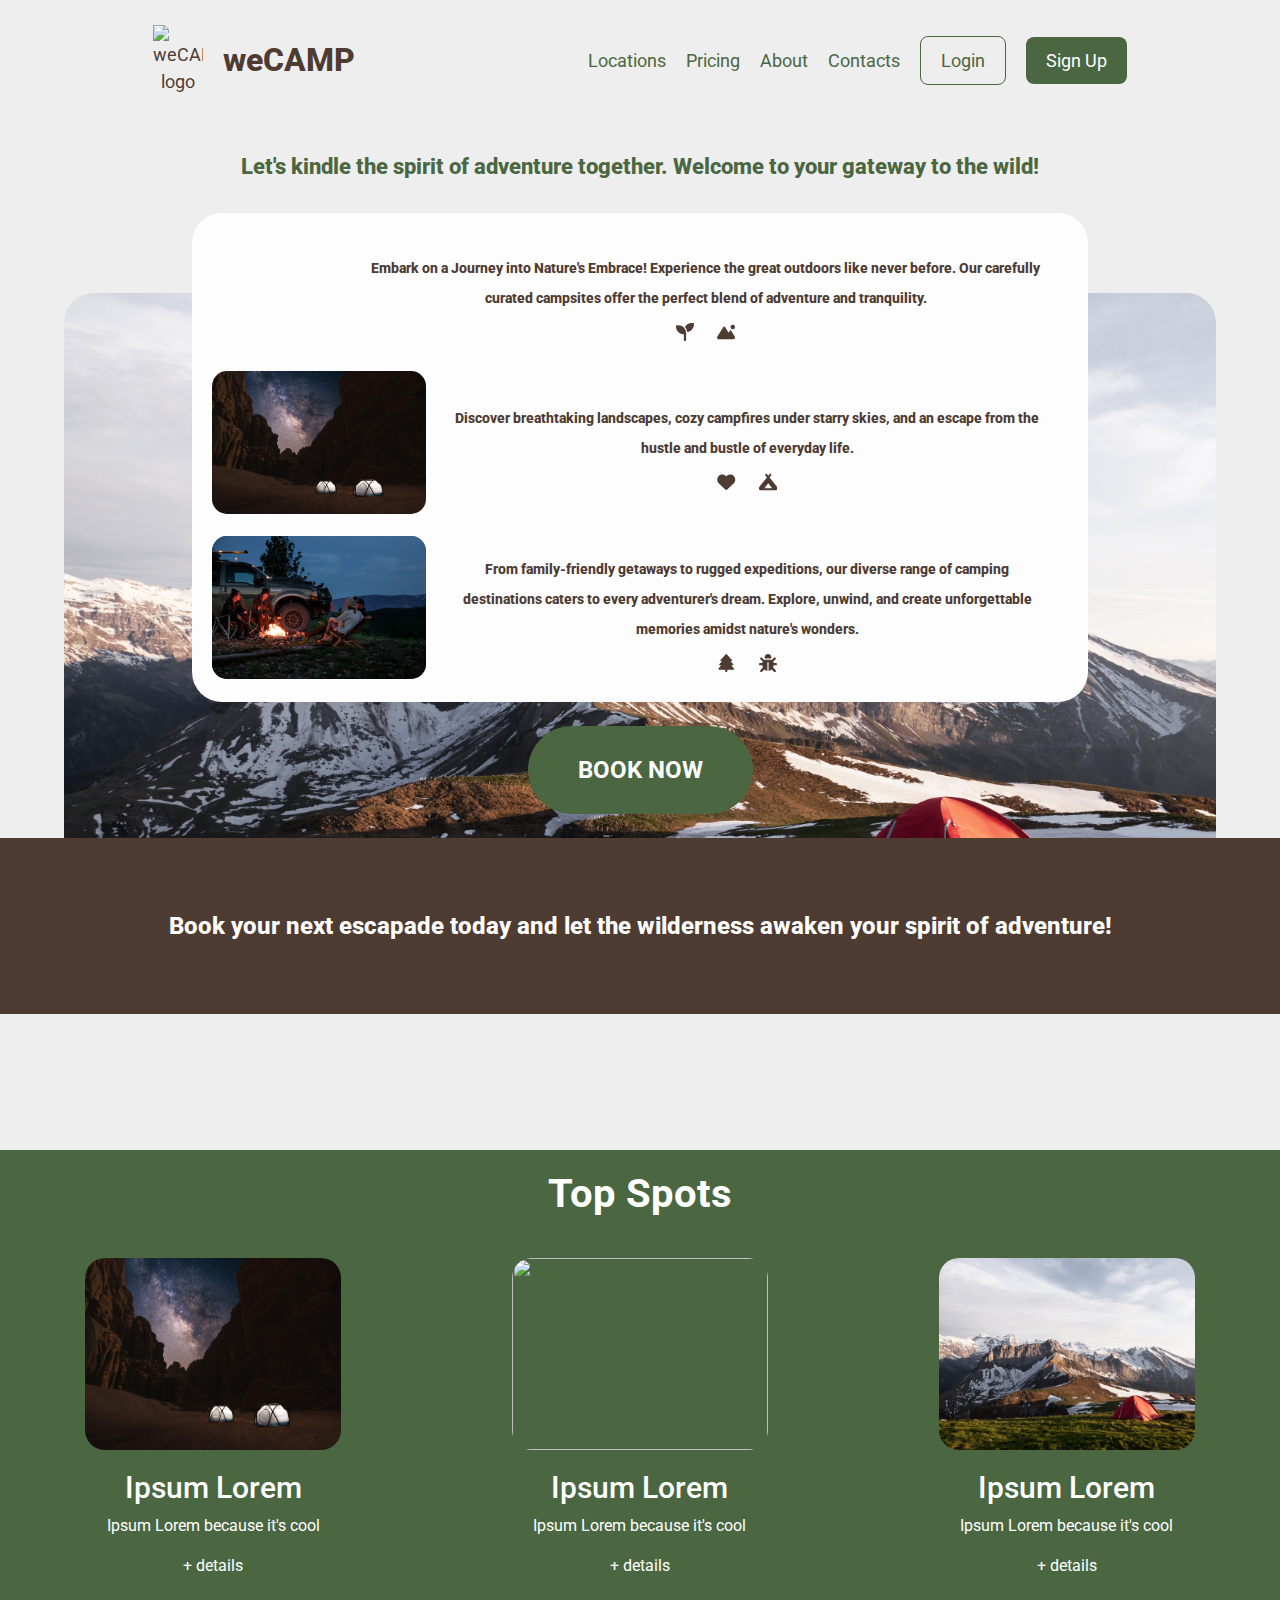
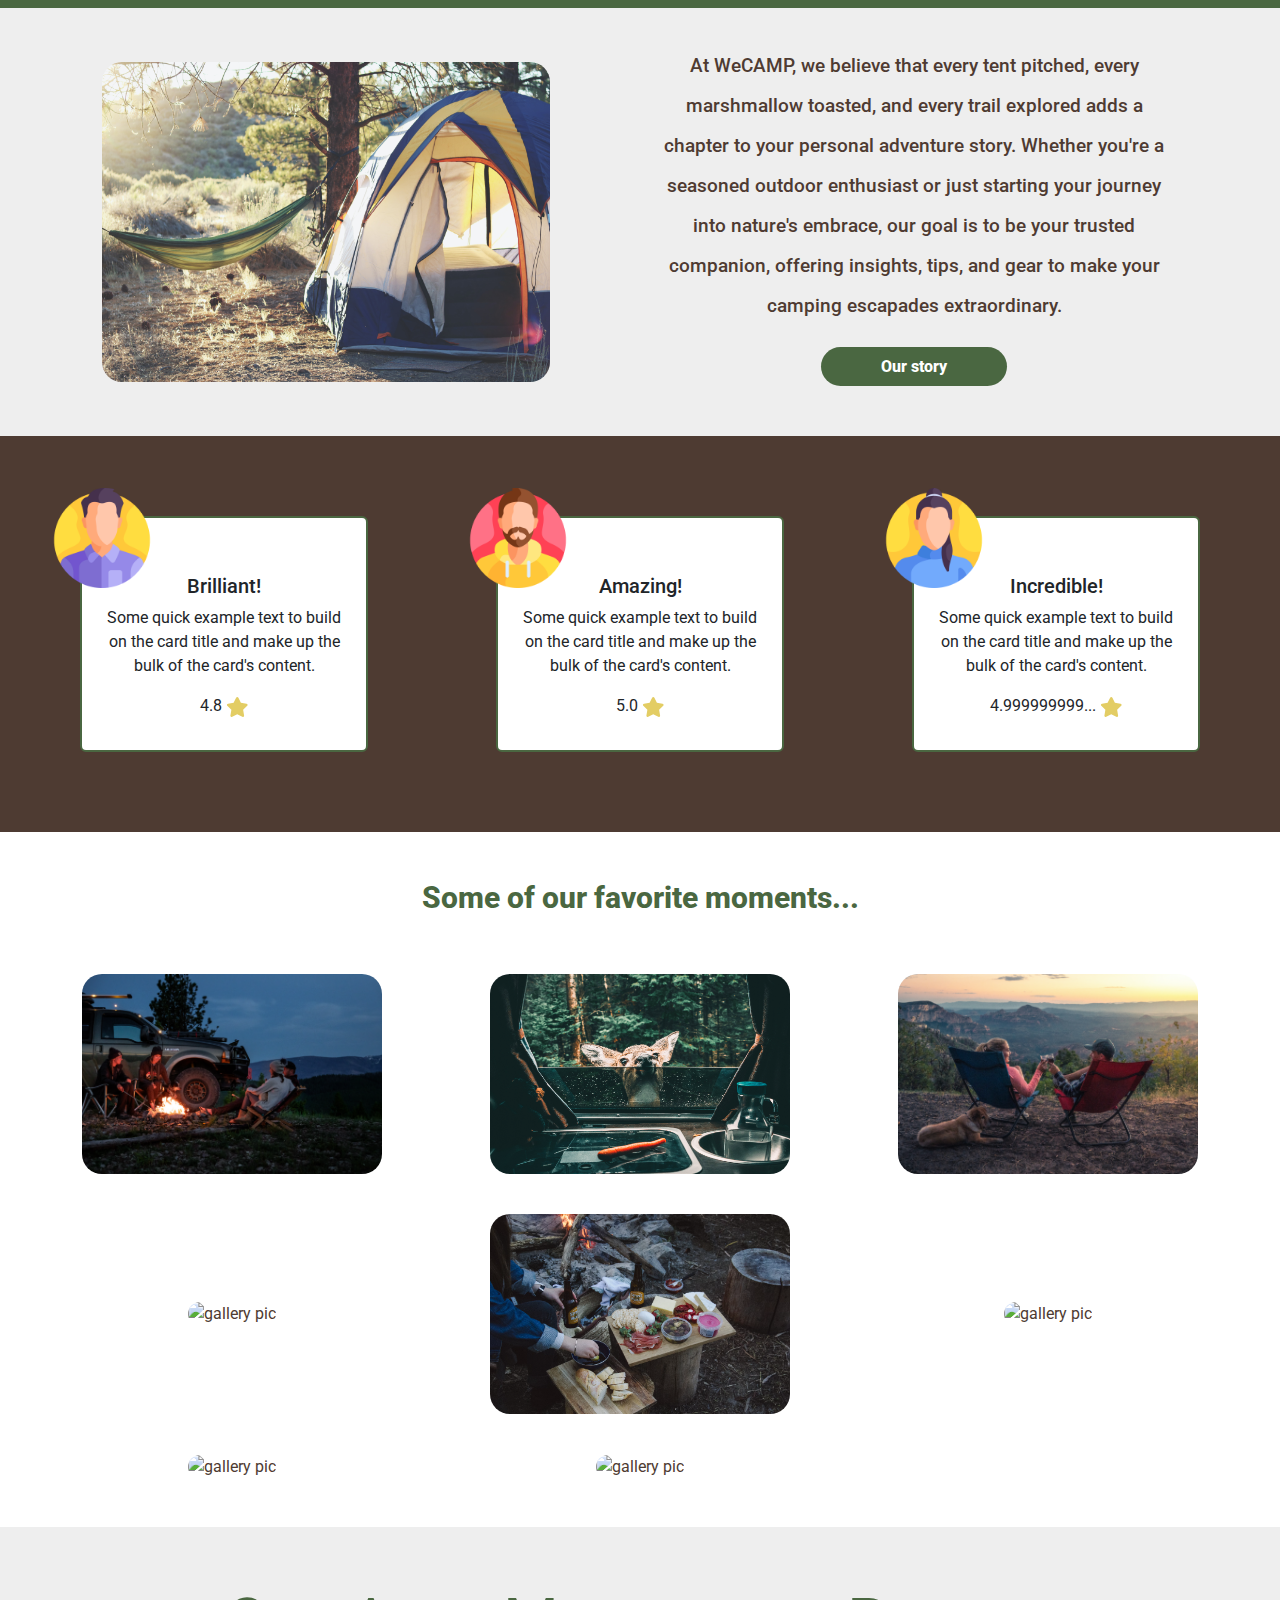
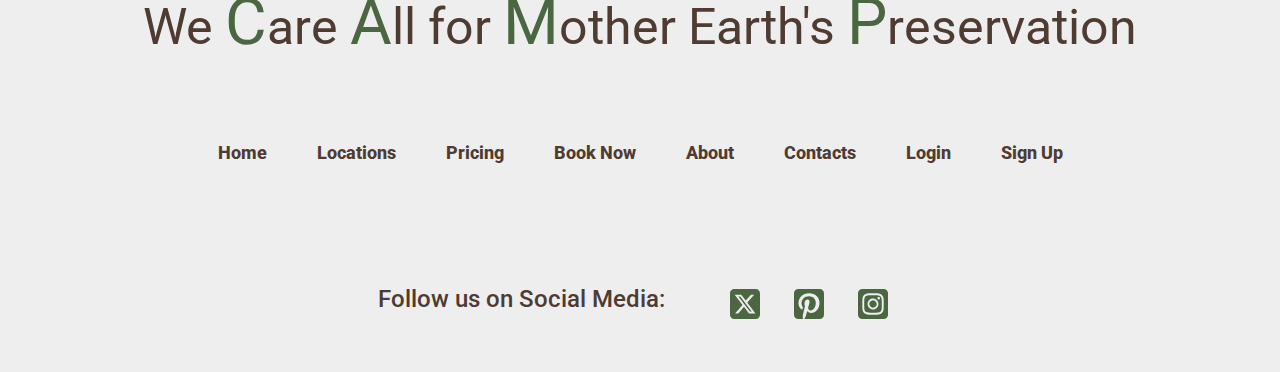
==== commit bdc3efe8: "underline" ====
--- a/index.html
+++ b/index.html
@@ -10,6 +10,7 @@
     <link href="https://cdn.jsdelivr.net/npm/bootstrap@5.3.0/dist/css/bootstrap.min.css" rel="stylesheet">
     
     <script src="https://cdn.jsdelivr.net/npm/bootstrap@5.3.0/dist/js/bootstrap.bundle.min.js"></script>
+    <script src="/java.script/nav-underline.js"></script>
     <link rel="stylesheet" href="./style.css">
 </head>
 <body>
@@ -18,15 +19,15 @@
     <header class="header">
         <div class="header-wrapper">
             <img class="header-logo" src="#" alt="weCAMP logo">
-            <a class="header-title" href="./index.html">weCAMP</a>
+            <a class="header-title" href="/index.html">weCAMP</a>
         </div>
         <nav class="header-navbar">
-            <a class="navbar-link" href="./pages/locations.html">Locations</a>
-            <a class="navbar-link" href="./pages/pricing.html">Pricing</a>
-            <a class="navbar-link" href="./pages/about.html">About</a>
-            <a class="navbar-link" href="./pages/contacts.html">Contacts</a>
-            <a class="navbar-link login" href="./pages/login.html">Login</a>
-            <a class="navbar-link signup" href="./pages/sign-up.html">Sign Up</a>
+            <a class="navbar-link" href="/pages/locations.html">Locations</a>
+            <a class="navbar-link" href="/pages/pricing.html">Pricing</a>
+            <a class="navbar-link" href="/pages/about.html">About</a>
+            <a class="navbar-link" href="/pages/contacts.html">Contacts</a>
+            <a class="navbar-link login" href="/pages/login.html">Login</a>
+            <a class="navbar-link signup" href="/pages/sign-up.html">Sign Up</a>
         </nav>
     </header>
 
@@ -99,7 +100,7 @@
 
     <!-- TOP SPOTS -->
     <section class="top-spots">
-        <h2 class="top-spots-title">TOP Spots</h2>
+        <h2 class="top-spots-title">Top Spots</h2>
         <div class="top-spots-wrapper">
             <div class="top-card">
                 <img class="top-spot-img" src="./assets/neom-yUcH008GS6A-unsplash.jpg" alt="top-location">
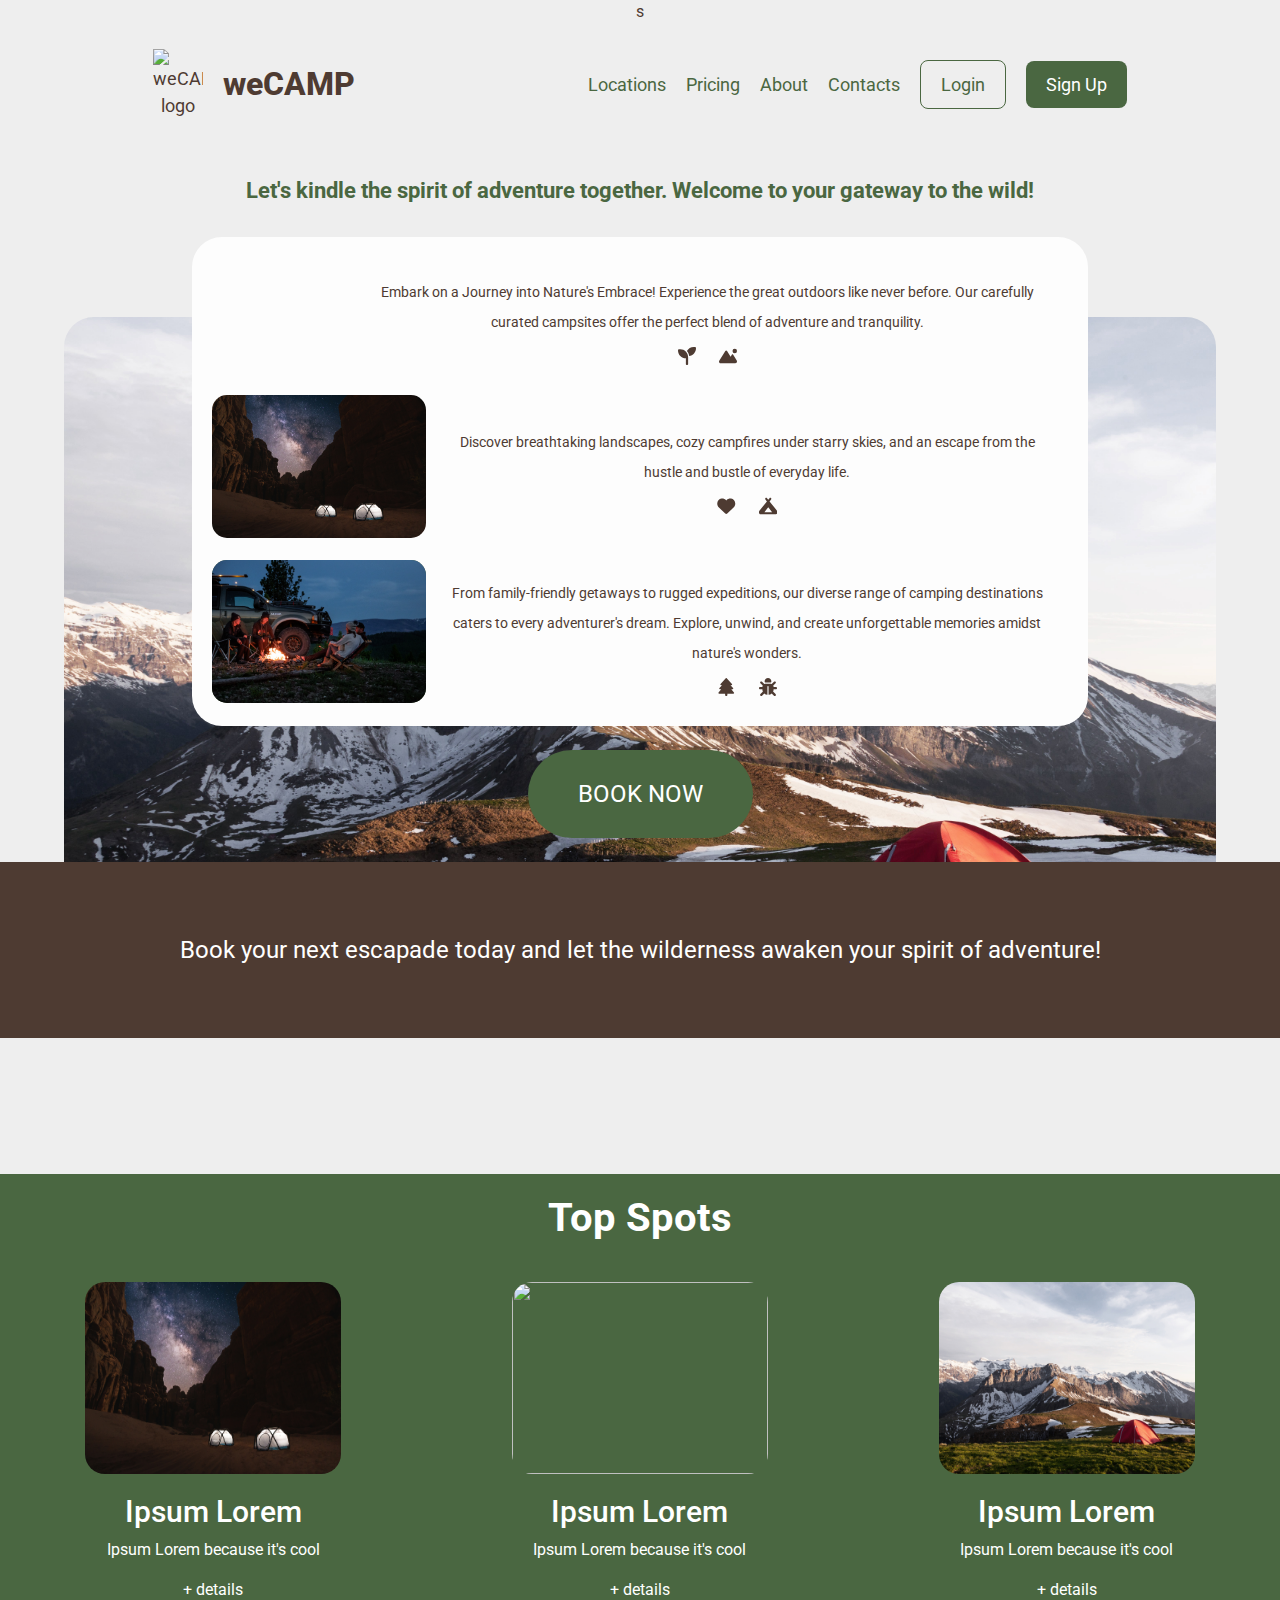
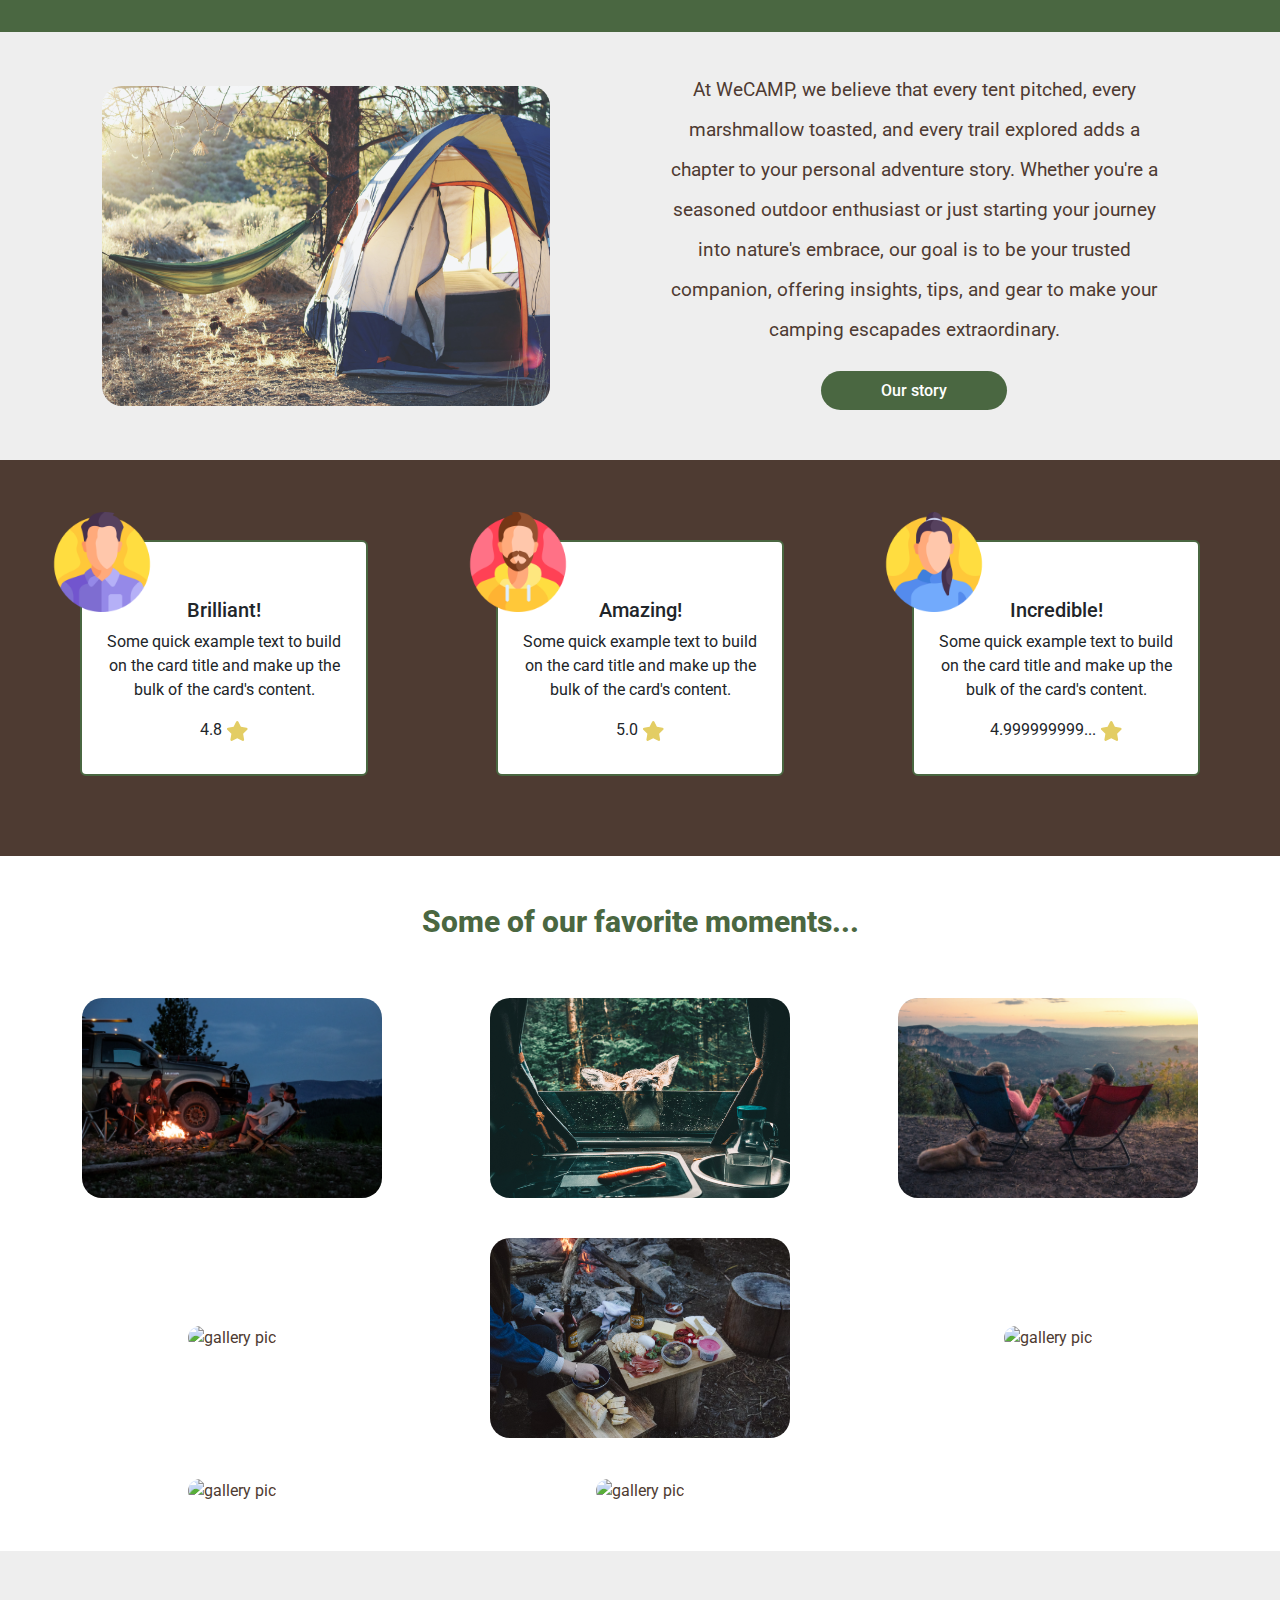
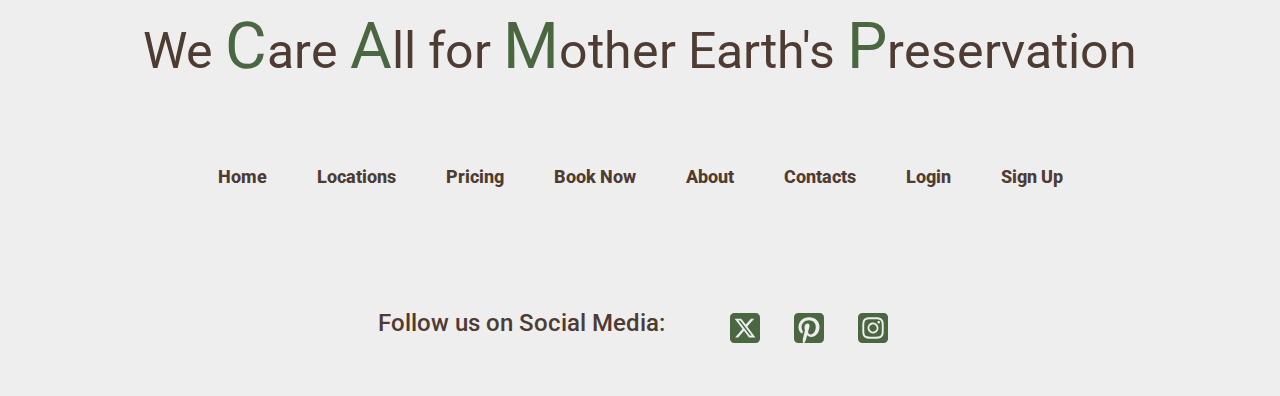
==== commit 0eb5d774: "underline undone" ====
--- a/index.html
+++ b/index.html
@@ -7,10 +7,8 @@
     <style>
         @import url('https://fonts.googleapis.com/css2?family=Roboto:wght@300&display=swap');
     </style>
-    <link href="https://cdn.jsdelivr.net/npm/bootstrap@5.3.0/dist/css/bootstrap.min.css" rel="stylesheet">
-    
+    <link href="https://cdn.jsdelivr.net/npm/bootstrap@5.3.0/dist/css/bootstrap.min.css" rel="stylesheet">s
     <script src="https://cdn.jsdelivr.net/npm/bootstrap@5.3.0/dist/js/bootstrap.bundle.min.js"></script>
-    <script src="/java.script/nav-underline.js"></script>
     <link rel="stylesheet" href="./style.css">
 </head>
 <body>
@@ -22,7 +20,7 @@
             <a class="header-title" href="/index.html">weCAMP</a>
         </div>
         <nav class="header-navbar">
-            <a class="navbar-link" href="/pages/locations.html">Locations</a>
+            <a class="navbar-link"  href="/pages/locations.html">Locations</a>
             <a class="navbar-link" href="/pages/pricing.html">Pricing</a>
             <a class="navbar-link" href="/pages/about.html">About</a>
             <a class="navbar-link" href="/pages/contacts.html">Contacts</a>
--- a/style.css
+++ b/style.css
@@ -32,6 +32,7 @@
     text-align: center;
     font-family:'Roboto', sans-serif;
     margin: 0;
+    font-weight: normal;
     padding: 0px;
 }
 
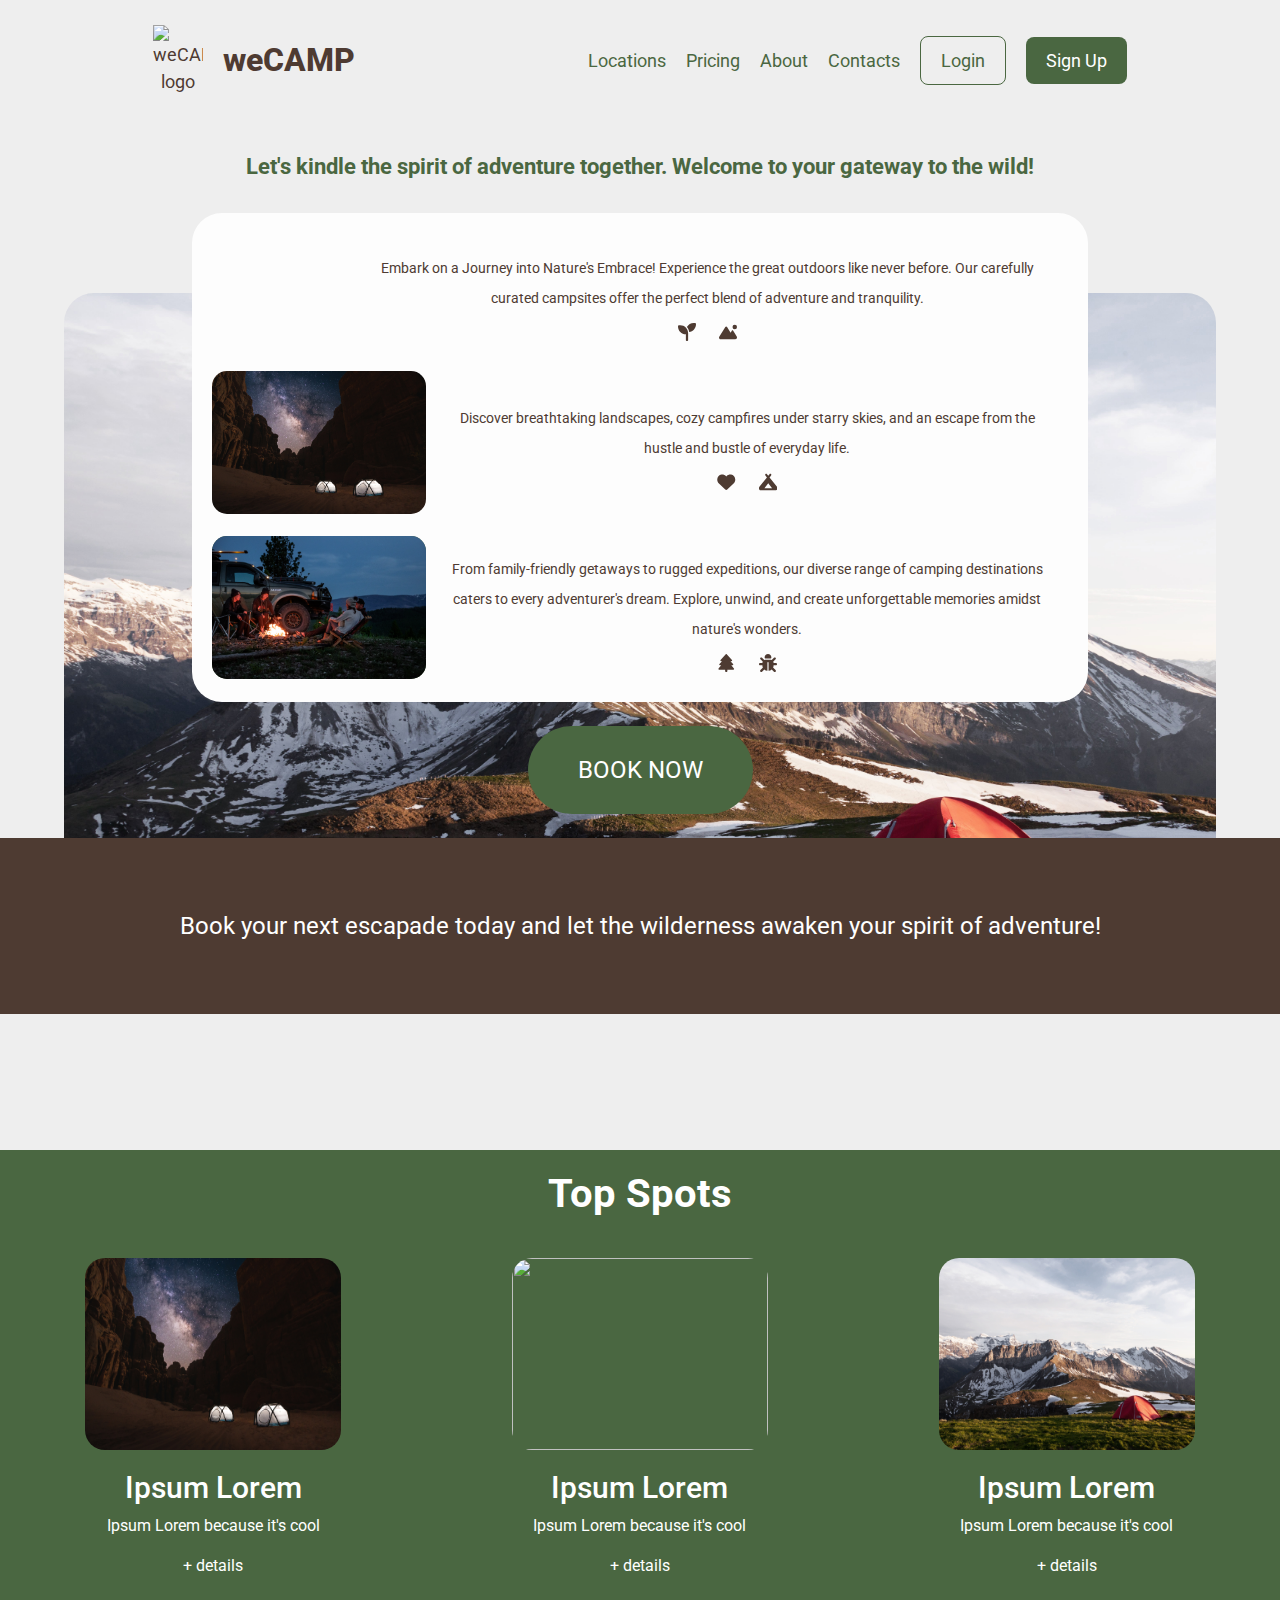
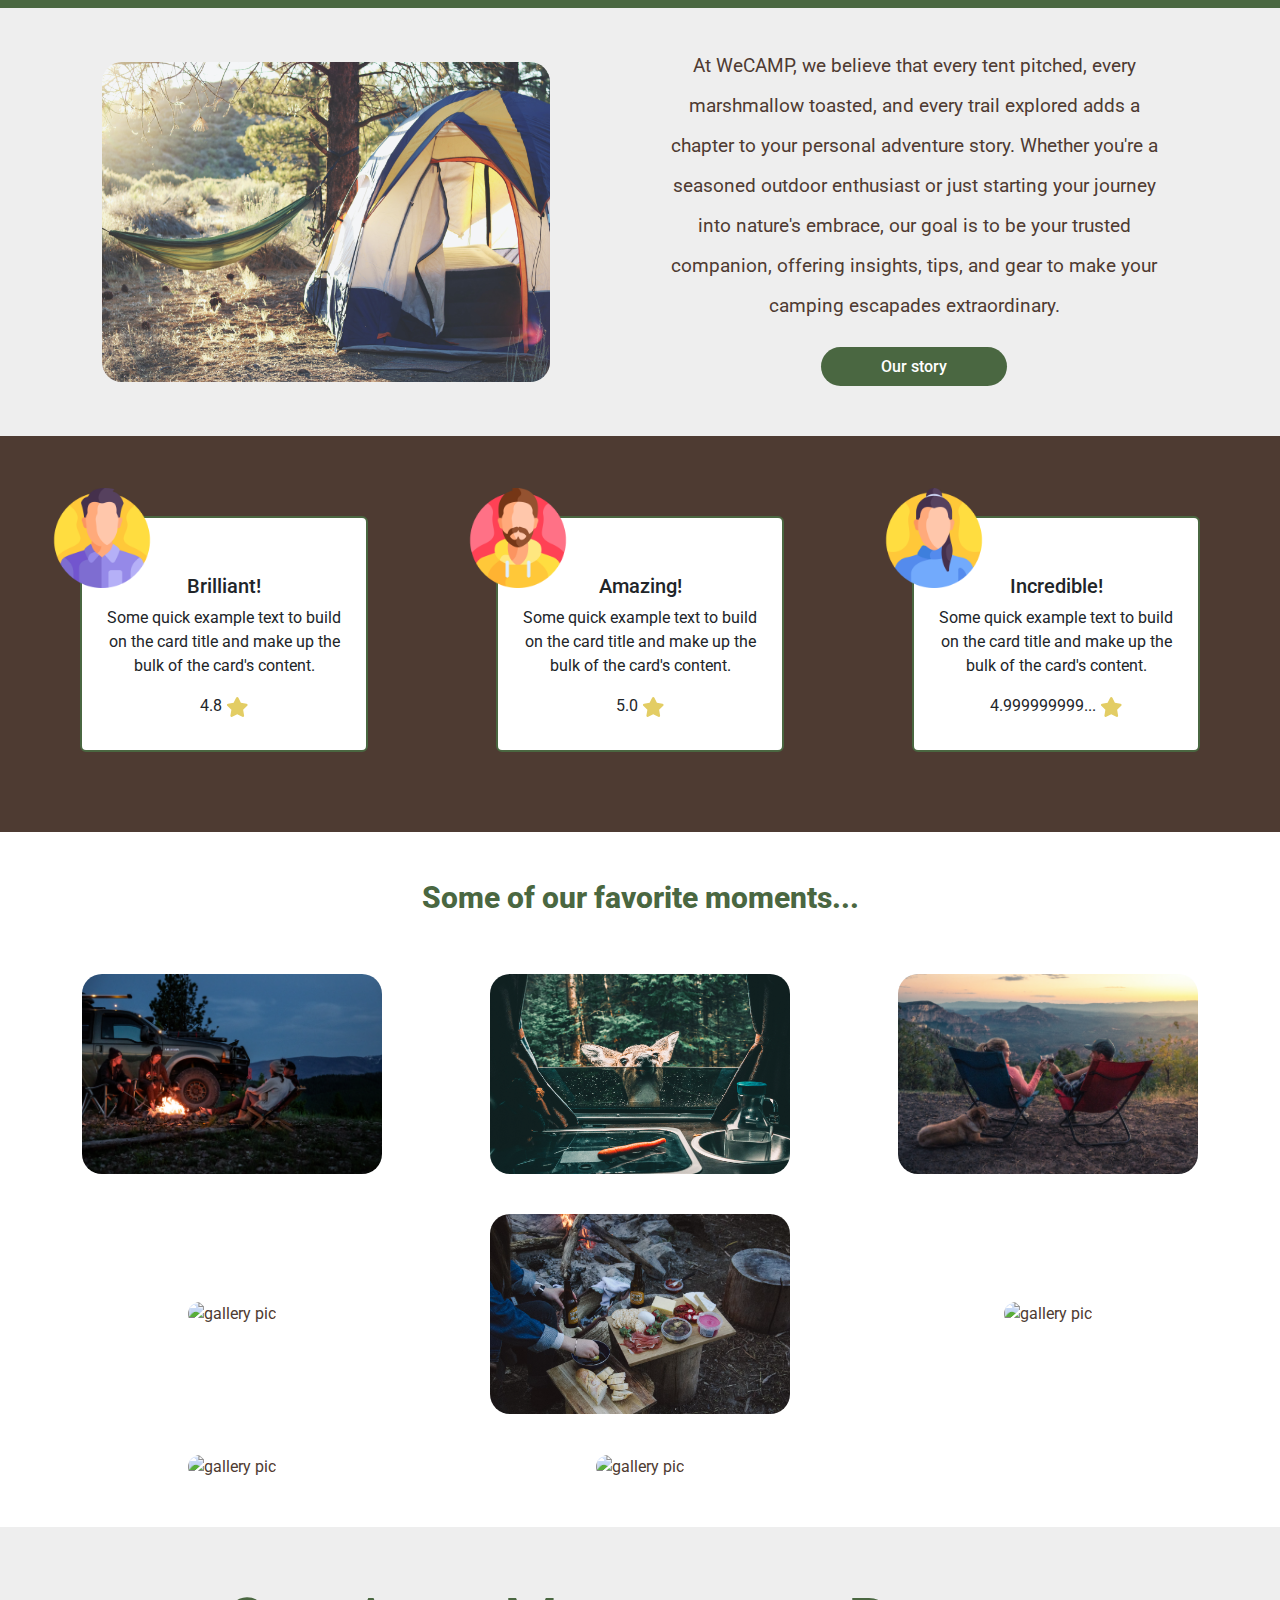
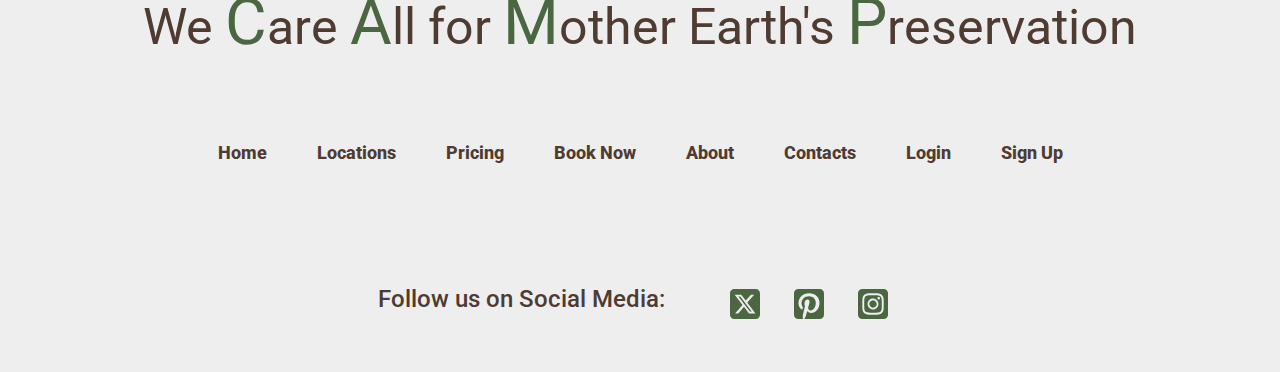
==== commit aa979674: "Bug Fixes" ====
--- a/index.html
+++ b/index.html
@@ -7,7 +7,7 @@
     <style>
         @import url('https://fonts.googleapis.com/css2?family=Roboto:wght@300&display=swap');
     </style>
-    <link href="https://cdn.jsdelivr.net/npm/bootstrap@5.3.0/dist/css/bootstrap.min.css" rel="stylesheet">s
+    <link href="https://cdn.jsdelivr.net/npm/bootstrap@5.3.0/dist/css/bootstrap.min.css" rel="stylesheet">
     <script src="https://cdn.jsdelivr.net/npm/bootstrap@5.3.0/dist/js/bootstrap.bundle.min.js"></script>
     <link rel="stylesheet" href="./style.css">
 </head>
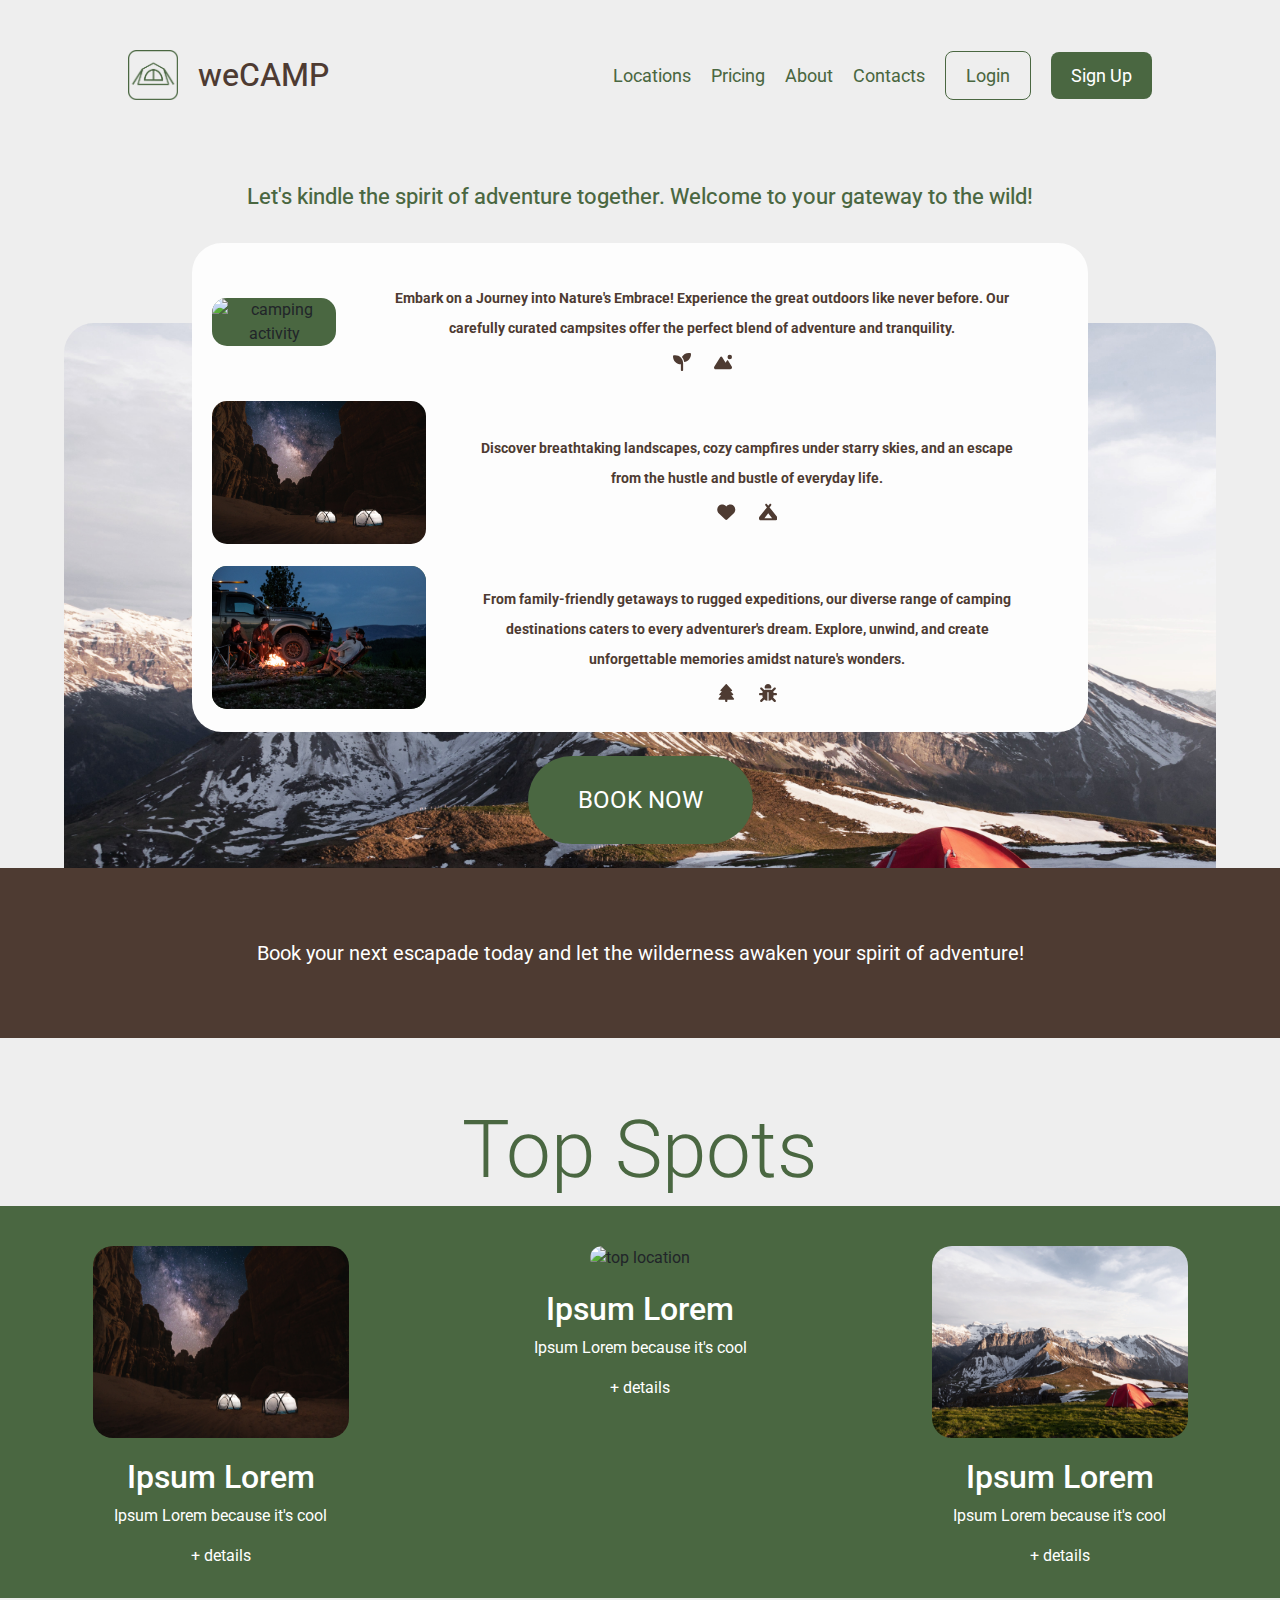
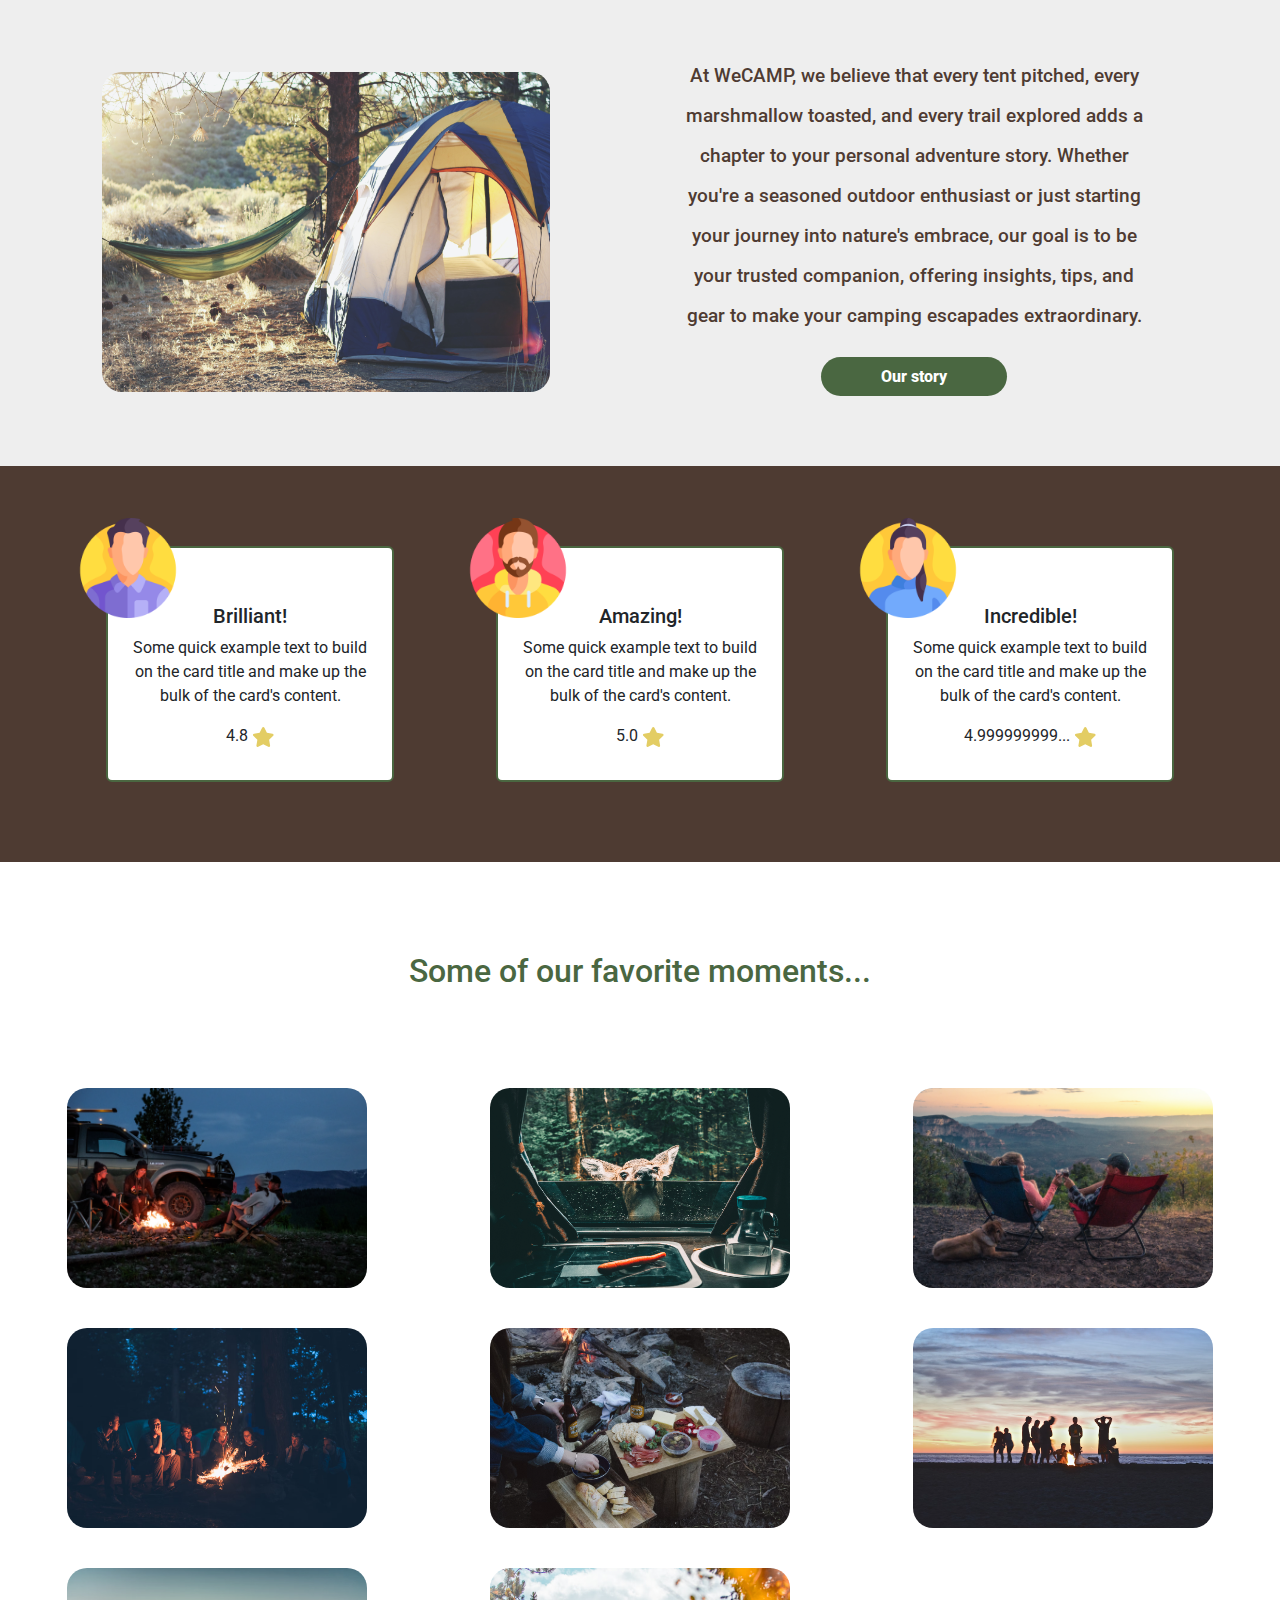
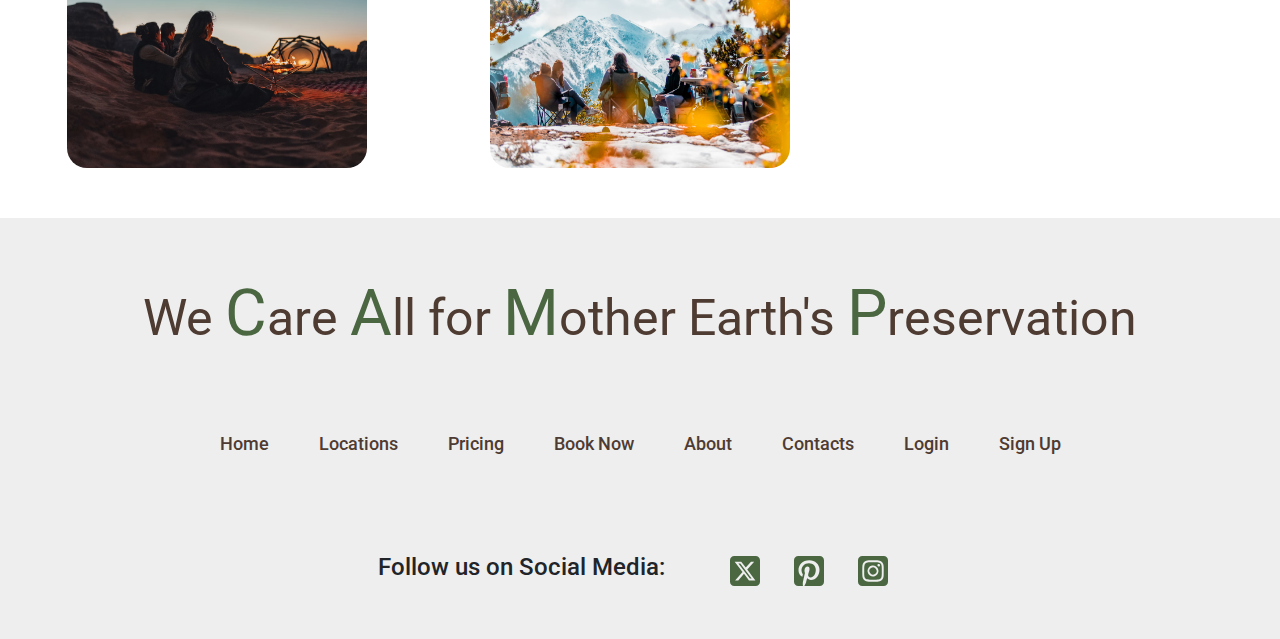
==== commit 6607a82c: "final touches" ====
--- a/index.html
+++ b/index.html
@@ -16,7 +16,7 @@
     <!-- NAVBAR -->
     <header class="header">
         <div class="header-wrapper">
-            <img class="header-logo" src="#" alt="weCAMP logo">
+            <img class="header-logo" src="./assets/logo.png" alt="weCAMP logo">
             <a class="header-title" href="/index.html">weCAMP</a>
         </div>
         <nav class="header-navbar">
@@ -55,12 +55,12 @@
     <section class="main">
         <p class="main-p">Let's kindle the spirit of adventure together. Welcome to your gateway to the wild!</p>
         <div class="main-wrapper">
-            <img class="main-image" src="./assets/dino-reichmuth-pl1mhwMctJc-unsplash.jpg" alt="">
+            <img class="main-image" src="./assets/dino-reichmuth-pl1mhwMctJc-unsplash.jpg" alt="camping spot">
         </div>
 
         <div class="main-book-now">
             <div class="main-book-card">
-                <img class="main-book-img" src="./assets/jimmy-conover-J_XuXX9m0KM-unsplash.jpg" alt="">
+                <img class="main-book-img" src="./assets/jimmy-conover-J_XuXX9m0KM-unsplash.jpg" alt="camping activity">
                 <p class="main-book-text">    
                     Embark on a Journey into Nature's Embrace! Experience the great outdoors like never before. Our carefully curated campsites offer the perfect blend of adventure and tranquility. 
                     <br>
@@ -69,7 +69,7 @@
                 </p>
             </div>
             <div class="main-book-card">
-                <img class="main-book-img" src="./assets/neom-yUcH008GS6A-unsplash.jpg" alt="">
+                <img class="main-book-img" src="./assets/neom-yUcH008GS6A-unsplash.jpg" alt="camping activity">
                 <p class="main-book-text">    
                     Discover breathtaking landscapes, cozy campfires under starry skies, and an escape from the hustle and bustle of everyday life.
                     <br>
@@ -78,7 +78,7 @@
                 </p>
                 </div>
             <div class="main-book-card">
-                <img class="main-book-img" src="./assets/gallery/1.png" alt="">
+                <img class="main-book-img" src="./assets/gallery/1.png" alt="camping activity">
                 <p class="main-book-text">    
                     From family-friendly getaways to rugged expeditions, our diverse range of camping destinations caters to every adventurer's dream. Explore, unwind, and create unforgettable memories amidst nature's wonders.
                 <br>
@@ -101,19 +101,19 @@
         <h2 class="top-spots-title">Top Spots</h2>
         <div class="top-spots-wrapper">
             <div class="top-card">
-                <img class="top-spot-img" src="./assets/neom-yUcH008GS6A-unsplash.jpg" alt="top-location">
+                <img class="top-spot-img" src="./assets/neom-yUcH008GS6A-unsplash.jpg" alt="top location">
                 <h2 class="top-spot-title">Ipsum Lorem</h2>
                 <p class="top-parag">Ipsum Lorem because it's cool</p>
                 <a class="top-more-details" href="">+ details</a>
             </div>
             <div class="top-card">
-                <img class="top-spot-img" src="./assets/dino-reichmuth-5Rhl-kSRydQ-unsplash.jpg" alt="">
+                <img class="top-spot-img" src="./assets/dino-reichmuth-5Rhl-kSRydQ-unsplash.jpg" alt="top location">
                 <h2 class="top-spot-title">Ipsum Lorem</h2>
                 <p class="top-parag">Ipsum Lorem because it's cool</p>
                 <a class="top-more-details" href="">+ details</a>
             </div>
             <div class="top-card">
-                <img class="top-spot-img" src="./assets/dino-reichmuth-pl1mhwMctJc-unsplash.jpg" alt="">
+                <img class="top-spot-img" src="./assets/dino-reichmuth-pl1mhwMctJc-unsplash.jpg" alt="top location">
                 <h2 class="top-spot-title">Ipsum Lorem</h2>
                 <p class="top-parag">Ipsum Lorem because it's cool</p>
                 <a class="top-more-details" href="">+ details</a>
@@ -123,7 +123,7 @@
 
     <!-- ABOUT SECTION ON HOMEPAGE -->
     <section class="homepage-about">
-        <img class="about-img" src="./assets/laura-pluth-RMicIhNOOIg-unsplash.jpg" alt="">
+        <img class="about-img" src="./assets/laura-pluth-RMicIhNOOIg-unsplash.jpg" alt="tent">
         <div class="homepage-about-text">
             <img src="" alt="">
             <p class="homepage-about-p">At WeCAMP, we believe that every tent pitched, every marshmallow toasted, and every trail explored adds a chapter to your personal adventure story. Whether you're a seasoned outdoor enthusiast or just starting your journey into nature's embrace, our goal is to be your trusted companion, offering insights, tips, and gear to make your camping escapades extraordinary.</p>
@@ -135,7 +135,7 @@
     <section class="reviews">
         <!-- Bootstrap cards -->
         <div class="card" style="width: 18rem;">
-            <img src="./assets/man.png" class="card-img-top" alt="...">
+            <img src="./assets/man.png" class="card-img-top" alt="user icon">
             <div class="card-body">
               <h5 class="card-title">Brilliant!</h5>
               <p class="card-text">Some quick example text to build on the card title and make up the bulk of the card's content.</p>
@@ -146,7 +146,7 @@
             </div>
         </div>
         <div class="card" style="width: 18rem;">
-            <img src="./assets/another_man.png" class="card-img-top" alt="...">
+            <img src="./assets/another_man.png" class="card-img-top" alt="user icon">
             <div class="card-body">
               <h5 class="card-title">Amazing!</h5>
               <p class="card-text">Some quick example text to build on the card title and make up the bulk of the card's content.</p>
@@ -157,7 +157,7 @@
             </div>
         </div>
         <div class="card" style="width: 18rem;">
-            <img src="./assets/woman.png" class="card-img-top" alt="...">
+            <img src="./assets/woman.png" class="card-img-top" alt="user icon">
             <div class="card-body">
               <h5 class="card-title">Incredible!</h5>
               <p class="card-text">Some quick example text to build on the card title and make up the bulk of the card's content.</p>
--- a/style.css
+++ b/style.css
@@ -32,8 +32,6 @@
     text-align: center;
     font-family:'Roboto', sans-serif;
     margin: 0;
-    font-weight: normal;
-    padding: 0px;
 }
 
 a {
